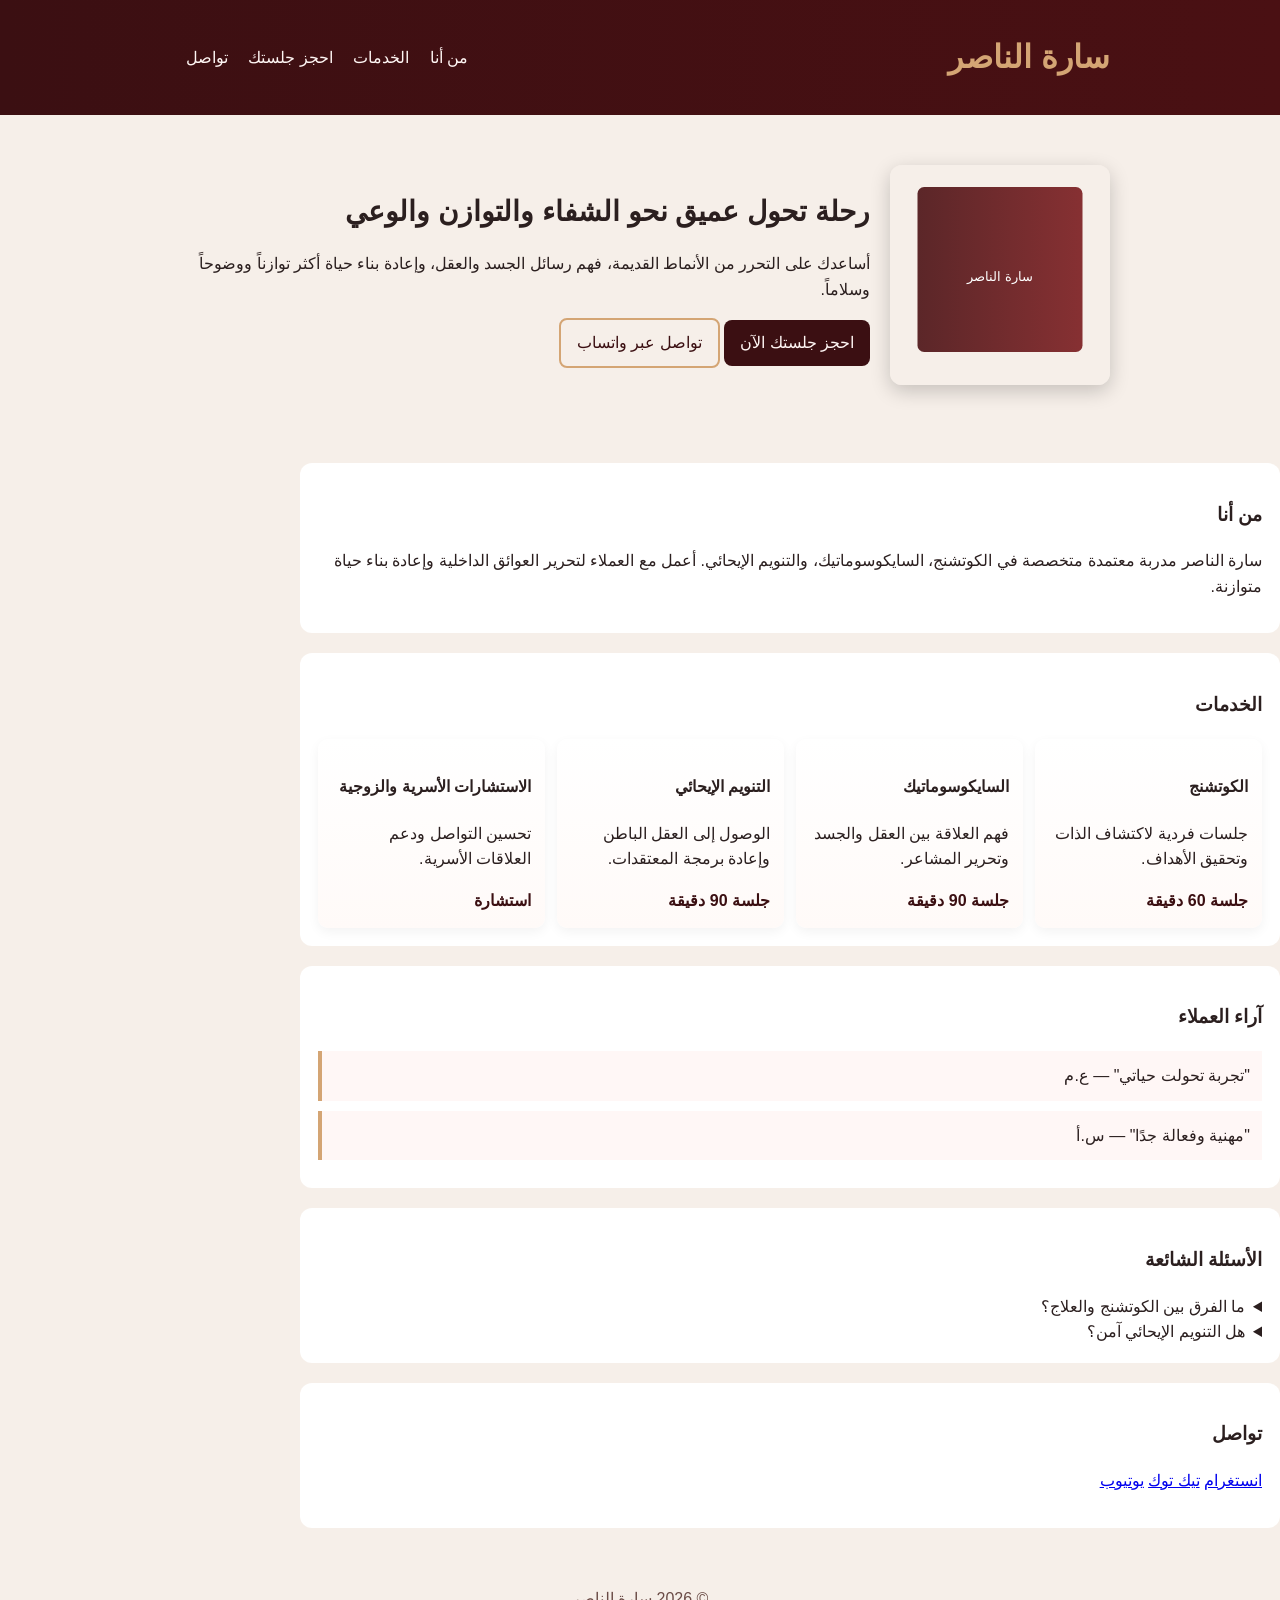
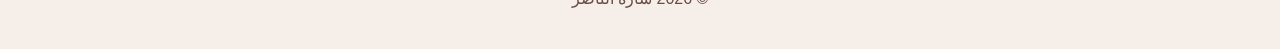
==== index.html @ 10516c55 "Add sara website files" ====
<!doctype html>
<html lang="ar" dir="rtl">
<head>
  <meta charset="utf-8">
  <meta name="viewport" content="width=device-width,initial-scale=1">
  <title>Sara Al-Nassar — كوتشنج • سايكوسوماتيك • تنويم إيحائي</title>
  <link rel="stylesheet" href="styles.css">
</head>
<body>
  <header class="nav">
    <div class="container">
      <h1 class="brand">سارة الناصر</h1>
      <nav>
        <a href="#about">من أنا</a>
        <a href="#services">الخدمات</a>
        <a href="booking.html">احجز جلستك</a>
        <a href="#contact">تواصل</a>
      </nav>
    </div>
  </header>

  <main>
    <section class="hero">
      <div class="hero-inner container">
        <div class="hero-photo">
          <img src="sara-photo.svg" alt="Sara Al-Nassar">
        </div>
        <div class="hero-content">
          <h2>رحلة تحول عميق نحو الشفاء والتوازن والوعي</h2>
          <p>أساعدك على التحرر من الأنماط القديمة، فهم رسائل الجسد والعقل، وإعادة بناء حياة أكثر توازناً ووضوحاً وسلاماً.</p>
          <div class="cta">
            <a class="btn primary" href="booking.html">احجز جلستك الآن</a>
            <a class="btn whatsapp" href="https://wa.me/0000000000" target="_blank">تواصل عبر واتساب</a>
          </div>
        </div>
      </div>
    </section>

    <section id="about" class="container about">
      <h3>من أنا</h3>
      <p>سارة الناصر مدربة معتمدة متخصصة في الكوتشنج، السايكوسوماتيك، والتنويم الإيحائي. أعمل مع العملاء لتحرير العوائق الداخلية وإعادة بناء حياة متوازنة.</p>
    </section>

    <section id="services" class="container services">
      <h3>الخدمات</h3>
      <div class="cards">
        <div class="card">
          <h4>الكوتشنج</h4>
          <p>جلسات فردية لاكتشاف الذات وتحقيق الأهداف.</p>
          <div class="price">جلسة 60 دقيقة</div>
        </div>
        <div class="card">
          <h4>السايكوسوماتيك</h4>
          <p>فهم العلاقة بين العقل والجسد وتحرير المشاعر.</p>
          <div class="price">جلسة 90 دقيقة</div>
        </div>
        <div class="card">
          <h4>التنويم الإيحائي</h4>
          <p>الوصول إلى العقل الباطن وإعادة برمجة المعتقدات.</p>
          <div class="price">جلسة 90 دقيقة</div>
        </div>
        <div class="card">
          <h4>الاستشارات الأسرية والزوجية</h4>
          <p>تحسين التواصل ودعم العلاقات الأسرية.</p>
          <div class="price">استشارة</div>
        </div>
      </div>
    </section>

    <section class="container testimonials">
      <h3>آراء العملاء</h3>
      <div class="test-list">
        <blockquote>"تجربة تحولت حياتي" — ع.م</blockquote>
        <blockquote>"مهنية وفعالة جدًا" — س.أ</blockquote>
      </div>
    </section>

    <section class="container faq">
      <h3>الأسئلة الشائعة</h3>
      <details>
        <summary>ما الفرق بين الكوتشنج والعلاج؟</summary>
        <p>الكوتشنج يركز على الأهداف والحاضر والمستقبل، بينما العلاج يعالج الصدمات والاضطرابات النفسية.</p>
      </details>
      <details>
        <summary>هل التنويم الإيحائي آمن؟</summary>
        <p>نعم عند ممارسته من قبل مختص معتمد، ويستخدم لأهداف علاجية محددة.</p>
      </details>
    </section>

    <section id="contact" class="container contact">
      <h3>تواصل</h3>
      <p>
        <a class="social" href="https://instagram.com/" target="_blank">انستغرام</a>
        <a class="social" href="https://tiktok.com/" target="_blank">تيك توك</a>
        <a class="social" href="https://youtube.com/" target="_blank">يوتيوب</a>
      </p>
    </section>
  </main>

  <footer class="footer">
    <div class="container">© 2026 سارة الناصر</div>
  </footer>

  <script src="script.js"></script>
</body>
</html>
---- styles.css ----
:root{
  --bg:#f6efe9;
  --burgundy:#3b0f12;
  --rose:#d4a574;
  --cream:#fff6f4;
  --text:#2b1f1f;
}
*{box-sizing:border-box}
body{font-family: 'Arial', sans-serif;background:var(--bg);color:var(--text);margin:0;line-height:1.6}
.container{max-width:980px;margin:0 auto;padding:20px}
.nav{background:linear-gradient(90deg,var(--burgundy),#4a1013);color:var(--cream)}
.nav .container{display:flex;align-items:center;justify-content:space-between}
.brand{margin:0;padding:12px 0;color:var(--rose)}
nav a{color:var(--cream);margin-left:16px;text-decoration:none}
.hero{padding:30px 0}
.hero-inner{display:flex;gap:20px;align-items:center}
.hero-photo img{width:220px;height:220px;object-fit:cover;border-radius:12px;box-shadow:0 6px 20px rgba(0,0,0,0.2)}
.hero-content h2{font-size:28px;margin:0 0 12px}
.btn{display:inline-block;padding:10px 16px;border-radius:8px;text-decoration:none}
.primary{background:var(--burgundy);color:var(--cream)}
.whatsapp{background:transparent;border:2px solid var(--rose);color:var(--burgundy)}
.about, .services, .testimonials, .faq, .contact{background:white;margin:20px 0;padding:18px;border-radius:12px}
.cards{display:grid;grid-template-columns:repeat(auto-fit,minmax(200px,1fr));gap:12px}
.card{padding:14px;border-radius:10px;background:linear-gradient(180deg,#fff,#fffaf8);box-shadow:0 4px 12px rgba(0,0,0,0.05)}
.price{margin-top:10px;font-weight:700;color:var(--burgundy)}
.test-list blockquote{margin:10px 0;padding:12px;background:#fff7f6;border-left:4px solid var(--rose)}
.footer{padding:18px;text-align:center;color:#6a4b46}
@media(max-width:700px){
  .hero-inner{flex-direction:column;text-align:center}
  .nav .container{flex-direction:column;gap:10px}
}
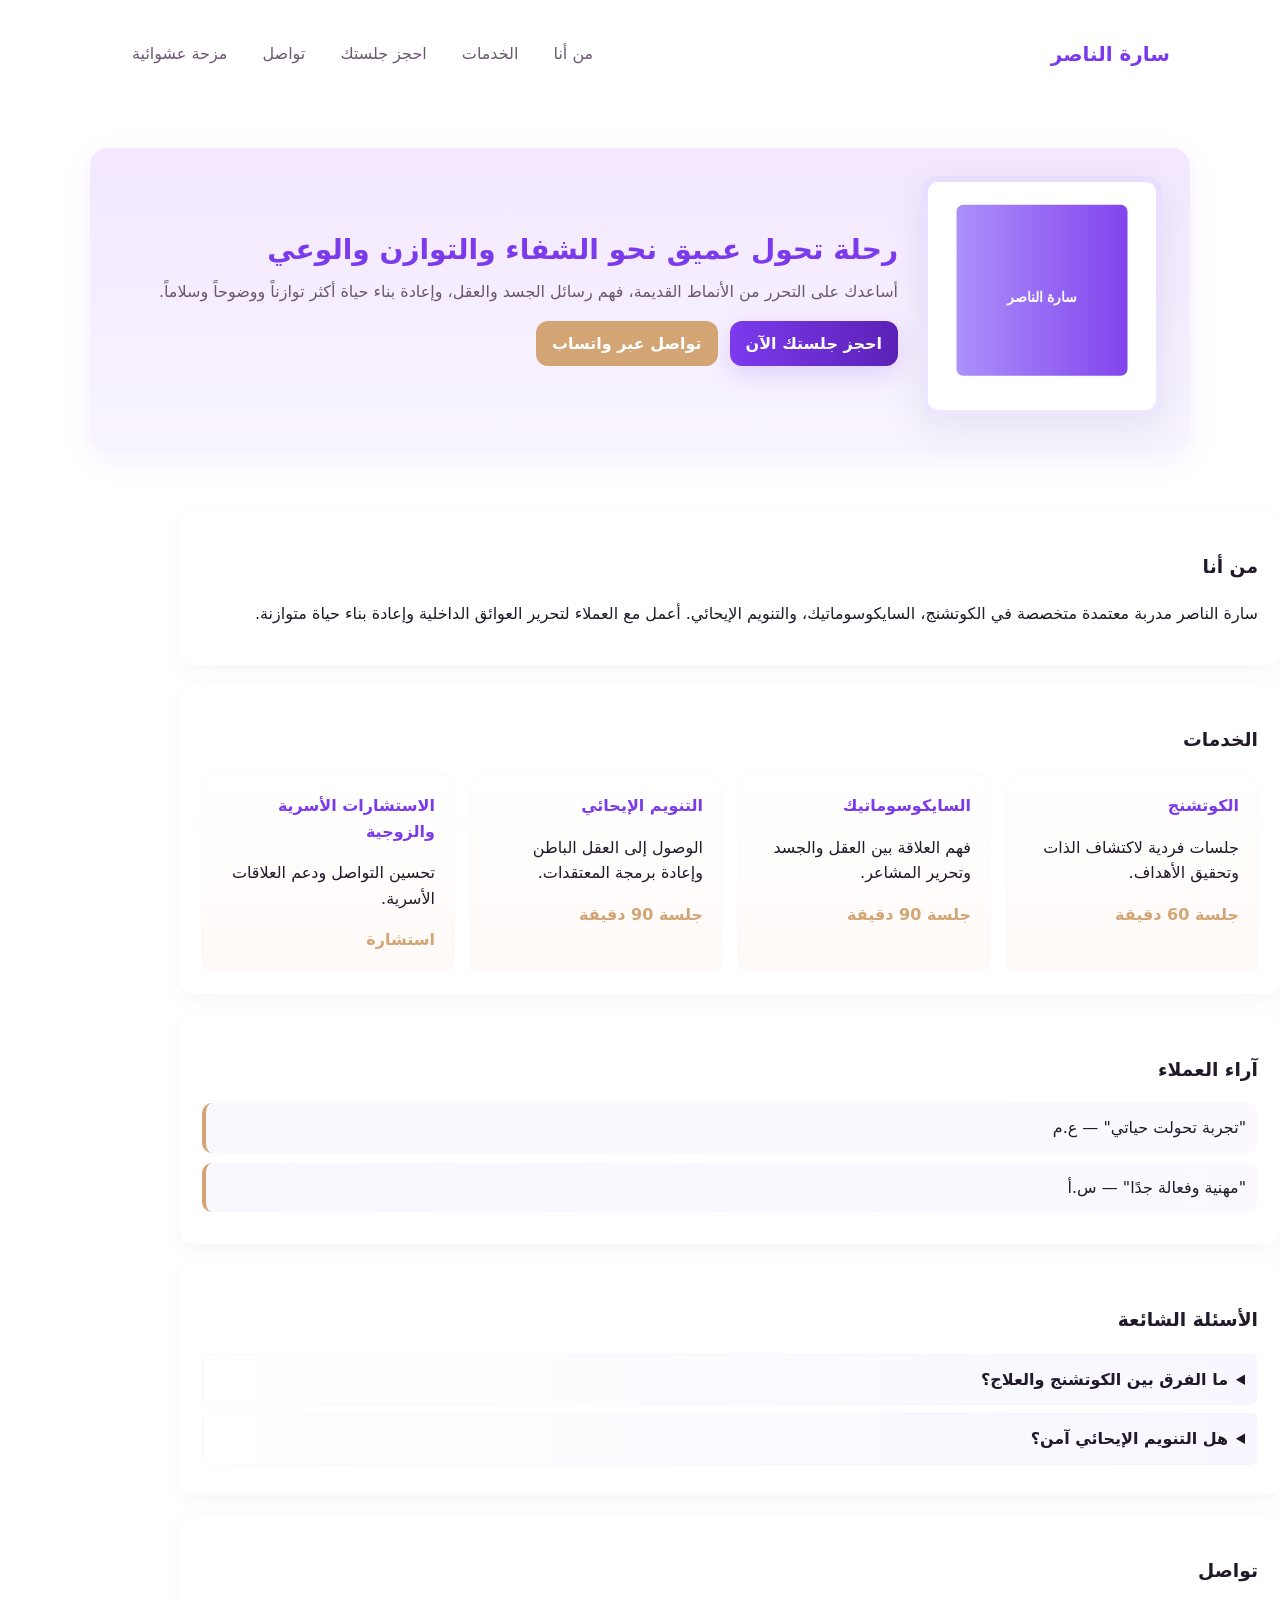
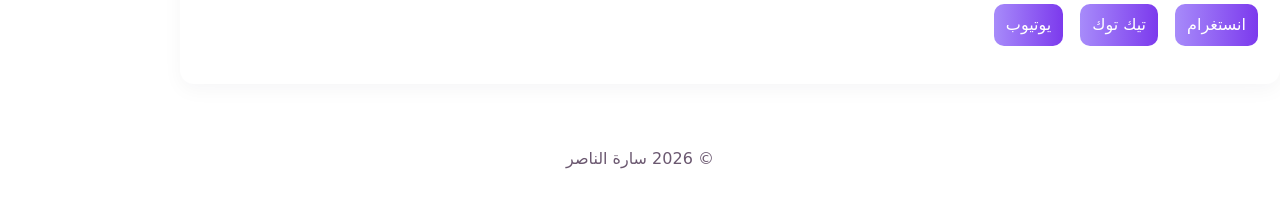
==== commit ee0daf60: "Add random joke generator page (joke.html) and update index nav" ====
--- a/index.html
+++ b/index.html
@@ -15,6 +15,7 @@
         <a href="#services">الخدمات</a>
         <a href="booking.html">احجز جلستك</a>
         <a href="#contact">تواصل</a>
+        <a href="joke.html">مزحة عشوائية</a>
       </nav>
     </div>
   </header>
@@ -36,12 +37,12 @@
       </div>
     </section>
 
-    <section id="about" class="container about">
+    <section id="about" class="container about section-box">
       <h3>من أنا</h3>
       <p>سارة الناصر مدربة معتمدة متخصصة في الكوتشنج، السايكوسوماتيك، والتنويم الإيحائي. أعمل مع العملاء لتحرير العوائق الداخلية وإعادة بناء حياة متوازنة.</p>
     </section>
 
-    <section id="services" class="container services">
+    <section id="services" class="container services section-box">
       <h3>الخدمات</h3>
       <div class="cards">
         <div class="card">
@@ -67,7 +68,7 @@
       </div>
     </section>
 
-    <section class="container testimonials">
+    <section class="container testimonials section-box">
       <h3>آراء العملاء</h3>
       <div class="test-list">
         <blockquote>"تجربة تحولت حياتي" — ع.م</blockquote>
@@ -75,7 +76,7 @@
       </div>
     </section>
 
-    <section class="container faq">
+    <section class="container faq section-box">
       <h3>الأسئلة الشائعة</h3>
       <details>
         <summary>ما الفرق بين الكوتشنج والعلاج؟</summary>
@@ -87,7 +88,7 @@
       </details>
     </section>
 
-    <section id="contact" class="container contact">
+    <section id="contact" class="container contact section-box">
       <h3>تواصل</h3>
       <p>
         <a class="social" href="https://instagram.com/" target="_blank">انستغرام</a>
--- a/styles.css
+++ b/styles.css
@@ -1,31 +1,59 @@
 :root{
-  --bg:#f6efe9;
-  --burgundy:#3b0f12;
-  --rose:#d4a574;
-  --cream:#fff6f4;
-  --text:#2b1f1f;
+  --bg:#ffffff;
+  --purple:#7C3AED; /* Soft Purple */
+  --lavender:#A78BFA; /* Lavender */
+  --violet-1: linear-gradient(135deg,#A78BFA66,#7C3AED66);
+  --violet-2: linear-gradient(180deg,#F3E8FF,#F8F4FF);
+  --gold:#D4A574;
+  --text:#211829;
+  --muted:#6b5870;
 }
 *{box-sizing:border-box}
-body{font-family: 'Arial', sans-serif;background:var(--bg);color:var(--text);margin:0;line-height:1.6}
-.container{max-width:980px;margin:0 auto;padding:20px}
-.nav{background:linear-gradient(90deg,var(--burgundy),#4a1013);color:var(--cream)}
+html,body{height:100%}
+body{font-family: 'Segoe UI', Tahoma, system-ui, -apple-system, 'Helvetica Neue', Arial; background:var(--bg);color:var(--text);margin:0;line-height:1.6;direction:rtl}
+.container{max-width:1100px;margin:0 auto;padding:20px}
+/* Header / Nav */
+.nav{background:transparent;color:var(--text);position:sticky;top:0;z-index:40;padding:10px 0}
 .nav .container{display:flex;align-items:center;justify-content:space-between}
-.brand{margin:0;padding:12px 0;color:var(--rose)}
-nav a{color:var(--cream);margin-left:16px;text-decoration:none}
-.hero{padding:30px 0}
-.hero-inner{display:flex;gap:20px;align-items:center}
-.hero-photo img{width:220px;height:220px;object-fit:cover;border-radius:12px;box-shadow:0 6px 20px rgba(0,0,0,0.2)}
-.hero-content h2{font-size:28px;margin:0 0 12px}
-.btn{display:inline-block;padding:10px 16px;border-radius:8px;text-decoration:none}
-.primary{background:var(--burgundy);color:var(--cream)}
-.whatsapp{background:transparent;border:2px solid var(--rose);color:var(--burgundy)}
-.about, .services, .testimonials, .faq, .contact{background:white;margin:20px 0;padding:18px;border-radius:12px}
-.cards{display:grid;grid-template-columns:repeat(auto-fit,minmax(200px,1fr));gap:12px}
-.card{padding:14px;border-radius:10px;background:linear-gradient(180deg,#fff,#fffaf8);box-shadow:0 4px 12px rgba(0,0,0,0.05)}
-.price{margin-top:10px;font-weight:700;color:var(--burgundy)}
-.test-list blockquote{margin:10px 0;padding:12px;background:#fff7f6;border-left:4px solid var(--rose)}
-.footer{padding:18px;text-align:center;color:#6a4b46}
-@media(max-width:700px){
+.brand{margin:0;padding:8px 0;color:var(--purple);font-weight:700;font-size:20px}
+nav a{color:var(--muted);margin-left:14px;text-decoration:none;padding:8px;border-radius:8px}
+nav a:hover{color:var(--purple);background:rgba(124,58,237,0.06)}
+/* Hero */
+.hero{padding:40px 0}
+.hero-inner{display:flex;gap:24px;align-items:center;background:var(--violet-2);padding:28px;border-radius:18px;box-shadow:0 8px 30px rgba(124,58,237,0.08)}
+.hero-photo img{width:240px;height:240px;object-fit:cover;border-radius:16px;box-shadow:0 12px 40px rgba(16,24,40,0.08);border:6px solid rgba(167,139,250,0.12)}
+.hero-content h2{font-size:28px;margin:0 0 12px;color:var(--purple);line-height:1.2}
+.hero-content p{margin:0 0 16px;color:var(--muted)}
+.cta{display:flex;gap:12px;flex-wrap:wrap}
+.btn{display:inline-flex;align-items:center;justify-content:center;padding:10px 16px;border-radius:12px;text-decoration:none;border:0;font-weight:600}
+.primary{background:linear-gradient(90deg,var(--purple),#5B21B6);color:#fff;box-shadow:0 8px 24px rgba(124,58,237,0.18)}
+.secondary{background:transparent;border:2px solid rgba(167,139,250,0.18);color:var(--purple)}
+.whatsapp{background:var(--gold);color:#fff}
+/* Section cards */
+.section-box{background:#fff;margin:20px 0;padding:22px;border-radius:14px;box-shadow:0 6px 20px rgba(16,24,40,0.04)}
+.cards{display:grid;grid-template-columns:repeat(auto-fit,minmax(220px,1fr));gap:16px}
+.card{padding:18px;border-radius:12px;background:linear-gradient(180deg,#fff,#fffaf8);border:1px solid rgba(167,139,250,0.04)}
+.card h4{color:var(--purple);margin:0 0 8px}
+.price{margin-top:10px;font-weight:700;color:var(--gold)}
+/* Testimonials */
+.test-list blockquote{margin:10px 0;padding:12px;background:linear-gradient(90deg,rgba(167,139,250,0.06),rgba(124,58,237,0.03));border-radius:10px;border-left:4px solid var(--gold)}
+/* FAQ */
+details summary{cursor:pointer;padding:12px;border-radius:8px;background:linear-gradient(90deg,#fff,#f8f6ff);border:1px solid rgba(167,139,250,0.04);margin-bottom:8px;font-weight:600}
+/* Contact */
+.social{display:inline-block;margin-left:12px;padding:8px 12px;border-radius:10px;background:linear-gradient(90deg,var(--lavender),var(--purple));color:#fff;text-decoration:none}
+/* Footer */
+.footer{padding:22px;text-align:center;color:var(--muted)}
+/* Admin / Booking tweaks */
+.booking-form label{display:block;margin-bottom:10px}
+.booking-form input, .booking-form textarea, .booking-form select{width:100%;padding:10px;border-radius:8px;border:1px solid #efeaf6;background:#fff}
+/* Responsiveness */
+@media(max-width:900px){
   .hero-inner{flex-direction:column;text-align:center}
+  .hero-photo img{width:200px;height:200px}
   .nav .container{flex-direction:column;gap:10px}
 }
+@media(max-width:480px){
+  .container{padding:14px}
+  .hero-content h2{font-size:20px}
+  .brand{font-size:18px}
+}
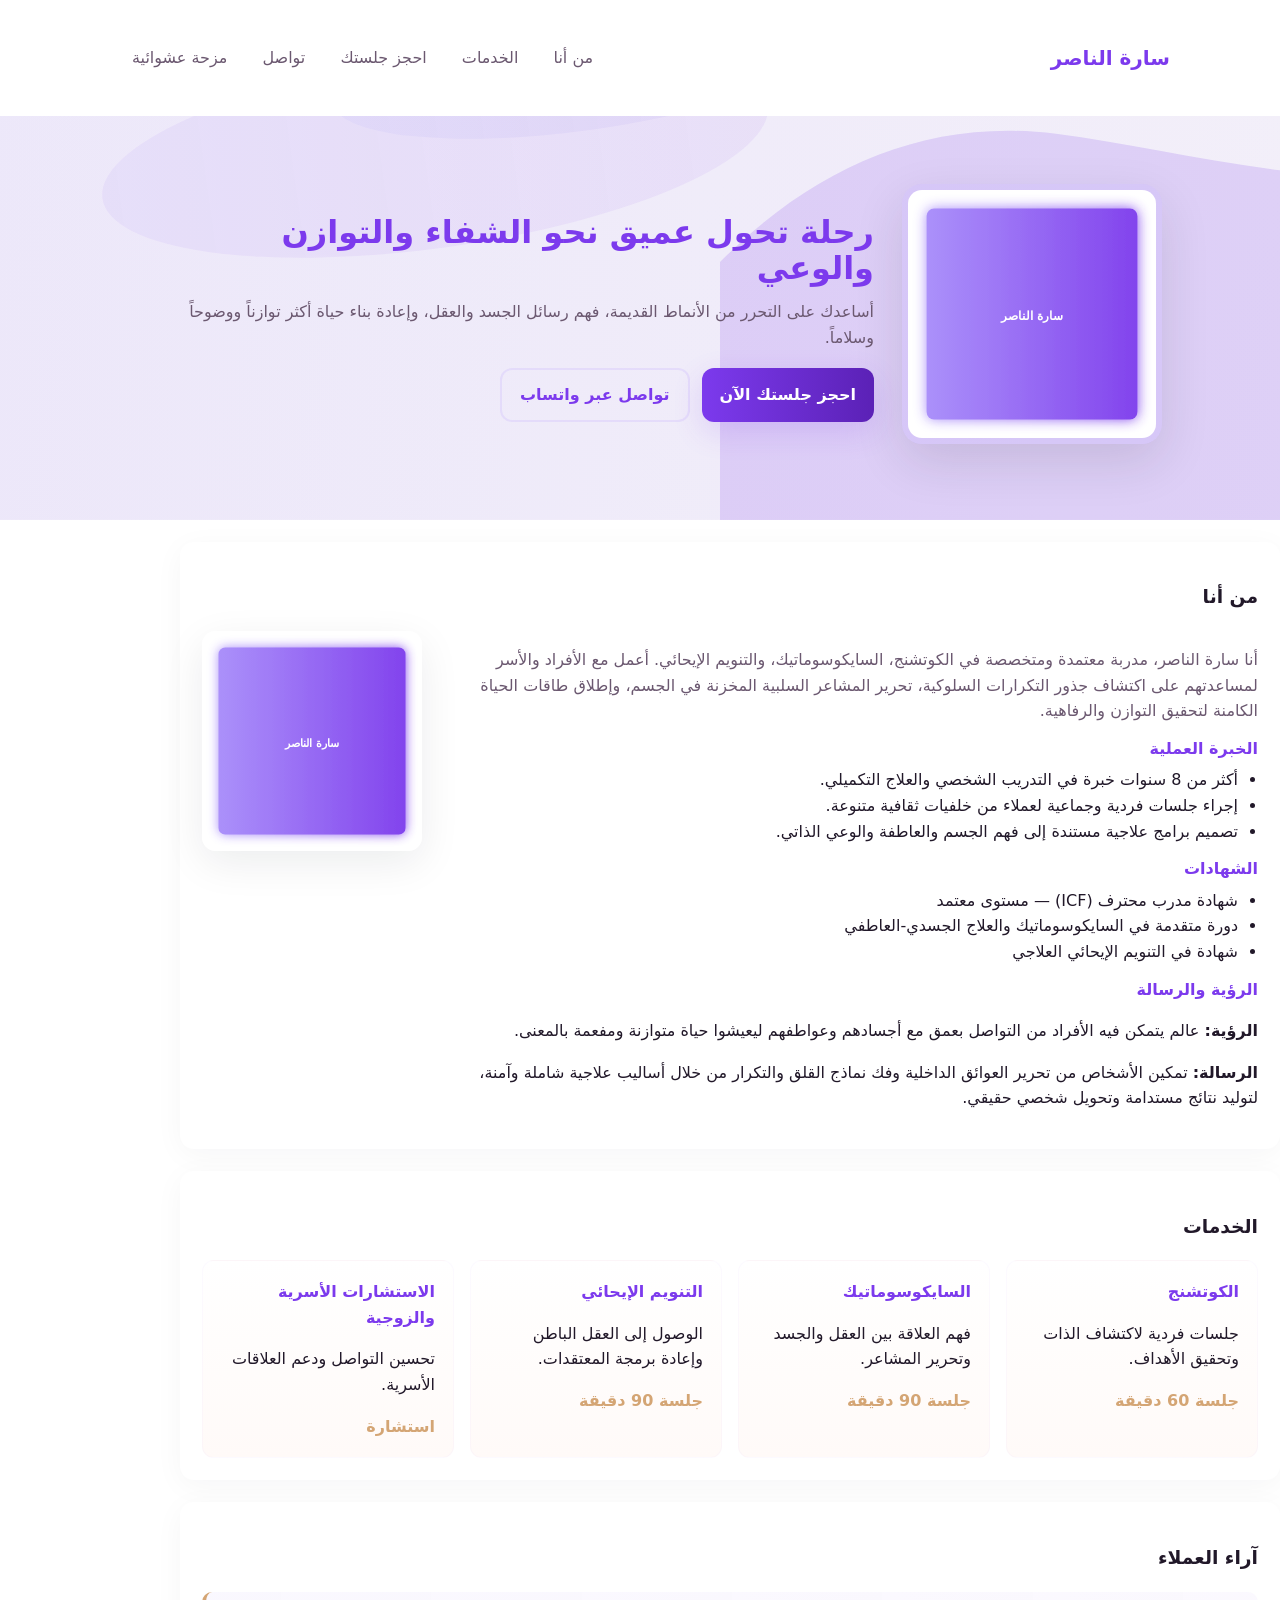
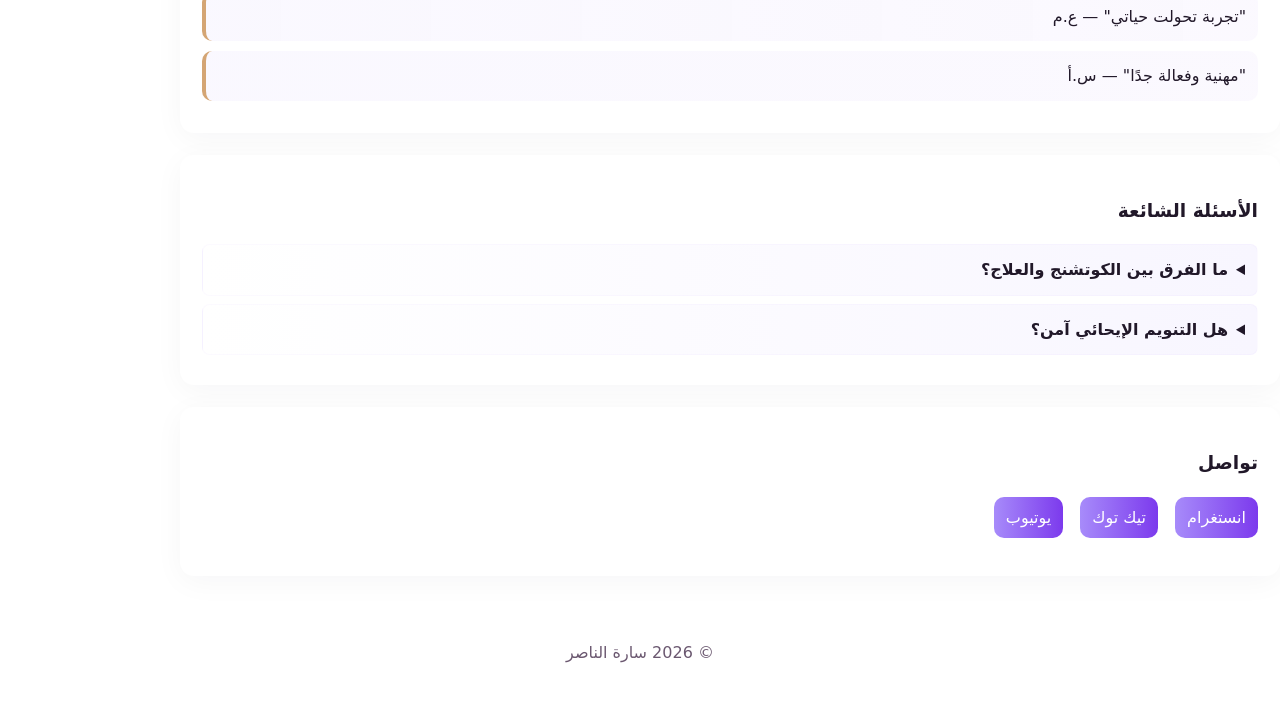
==== commit d3b6c7d6: "Homepage & About redesign: large hero with background, professional photo, CTAs, animations; expande" ====
--- a/index.html
+++ b/index.html
@@ -3,7 +3,7 @@
 <head>
   <meta charset="utf-8">
   <meta name="viewport" content="width=device-width,initial-scale=1">
-  <title>Sara Al-Nassar — كوتشنج • سايكوسوماتيك • تنويم إيحائي</title>
+  <title>سارة الناصر — كوتشنج • سايكوسوماتيك • تنويم إيحائي</title>
   <link rel="stylesheet" href="styles.css">
 </head>
 <body>
@@ -21,27 +21,57 @@
   </header>
 
   <main>
-    <section class="hero">
+    <!-- Hero with inspirational background -->
+    <section class="hero" aria-label="الصفحة الرئيسية">
+      <div class="hero-bg" aria-hidden="true"></div>
       <div class="hero-inner container">
-        <div class="hero-photo">
-          <img src="sara-photo.svg" alt="Sara Al-Nassar">
+        <div class="hero-photo" role="img" aria-label="صورة سارة">
+          <img src="sara-photo.svg" alt="سارة الناصر" loading="lazy">
         </div>
         <div class="hero-content">
-          <h2>رحلة تحول عميق نحو الشفاء والتوازن والوعي</h2>
-          <p>أساعدك على التحرر من الأنماط القديمة، فهم رسائل الجسد والعقل، وإعادة بناء حياة أكثر توازناً ووضوحاً وسلاماً.</p>
+          <h2 class="hero-title">رحلة تحول عميق نحو الشفاء والتوازن والوعي</h2>
+          <p class="hero-lead">أساعدك على التحرر من الأنماط القديمة، فهم رسائل الجسد والعقل، وإعادة بناء حياة أكثر توازناً ووضوحاً وسلاماً.</p>
           <div class="cta">
             <a class="btn primary" href="booking.html">احجز جلستك الآن</a>
-            <a class="btn whatsapp" href="https://wa.me/0000000000" target="_blank">تواصل عبر واتساب</a>
+            <a class="btn secondary" href="https://wa.me/0000000000" target="_blank">تواصل عبر واتساب</a>
           </div>
         </div>
       </div>
     </section>
 
+    <!-- About section: biography, experience, certifications, mission -->
     <section id="about" class="container about section-box">
       <h3>من أنا</h3>
-      <p>سارة الناصر مدربة معتمدة متخصصة في الكوتشنج، السايكوسوماتيك، والتنويم الإيحائي. أعمل مع العملاء لتحرير العوائق الداخلية وإعادة بناء حياة متوازنة.</p>
+      <div class="about-inner">
+        <div class="about-text">
+          <p class="lead">أنا سارة الناصر، مدربة معتمدة ومتخصصة في الكوتشنج، السايكوسوماتيك، والتنويم الإيحائي. أعمل مع الأفراد والأسر لمساعدتهم على اكتشاف جذور التكرارات السلوكية، تحرير المشاعر السلبية المخزنة في الجسم، وإطلاق طاقات الحياة الكامنة لتحقيق التوازن والرفاهية.</p>
+
+          <h4>الخبرة العملية</h4>
+          <ul>
+            <li>أكثر من 8 سنوات خبرة في التدريب الشخصي والعلاج التكميلي.</li>
+            <li>إجراء جلسات فردية وجماعية لعملاء من خلفيات ثقافية متنوعة.</li>
+            <li>تصميم برامج علاجية مستندة إلى فهم الجسم والعاطفة والوعي الذاتي.</li>
+          </ul>
+
+          <h4>الشهادات</h4>
+          <ul>
+            <li>شهادة مدرب محترف (ICF) — مستوى معتمد</li>
+            <li>دورة متقدمة في السايكوسوماتيك والعلاج الجسدي-العاطفي</li>
+            <li>شهادة في التنويم الإيحائي العلاجي</li>
+          </ul>
+
+          <h4>الرؤية والرسالة</h4>
+          <p><strong>الرؤية:</strong> عالم يتمكن فيه الأفراد من التواصل بعمق مع أجسادهم وعواطفهم ليعيشوا حياة متوازنة ومفعمة بالمعنى.</p>
+          <p><strong>الرسالة:</strong> تمكين الأشخاص من تحرير العوائق الداخلية وفك نماذج القلق والتكرار من خلال أساليب علاجية شاملة وآمنة، لتوليد نتائج مستدامة وتحويل شخصي حقيقي.</p>
+        </div>
+
+        <div class="about-photo">
+          <img src="sara-photo.svg" alt="سارة الناصر" loading="lazy">
+        </div>
+      </div>
     </section>
 
+    <!-- rest of the site sections (services, testimonials, faq, contact) remain -->
     <section id="services" class="container services section-box">
       <h3>الخدمات</h3>
       <div class="cards">
--- a/styles.css
+++ b/styles.css
@@ -1,40 +1,50 @@
+/* New theme + hero animations + about layout */
 :root{
   --bg:#ffffff;
   --purple:#7C3AED; /* Soft Purple */
   --lavender:#A78BFA; /* Lavender */
-  --violet-1: linear-gradient(135deg,#A78BFA66,#7C3AED66);
-  --violet-2: linear-gradient(180deg,#F3E8FF,#F8F4FF);
   --gold:#D4A574;
   --text:#211829;
   --muted:#6b5870;
+  --card:#ffffff;
 }
 *{box-sizing:border-box}
 html,body{height:100%}
 body{font-family: 'Segoe UI', Tahoma, system-ui, -apple-system, 'Helvetica Neue', Arial; background:var(--bg);color:var(--text);margin:0;line-height:1.6;direction:rtl}
 .container{max-width:1100px;margin:0 auto;padding:20px}
 /* Header / Nav */
-.nav{background:transparent;color:var(--text);position:sticky;top:0;z-index:40;padding:10px 0}
+.nav{background:transparent;color:var(--text);position:sticky;top:0;z-index:40;padding:14px 0}
 .nav .container{display:flex;align-items:center;justify-content:space-between}
 .brand{margin:0;padding:8px 0;color:var(--purple);font-weight:700;font-size:20px}
 nav a{color:var(--muted);margin-left:14px;text-decoration:none;padding:8px;border-radius:8px}
 nav a:hover{color:var(--purple);background:rgba(124,58,237,0.06)}
 /* Hero */
-.hero{padding:40px 0}
-.hero-inner{display:flex;gap:24px;align-items:center;background:var(--violet-2);padding:28px;border-radius:18px;box-shadow:0 8px 30px rgba(124,58,237,0.08)}
-.hero-photo img{width:240px;height:240px;object-fit:cover;border-radius:16px;box-shadow:0 12px 40px rgba(16,24,40,0.08);border:6px solid rgba(167,139,250,0.12)}
-.hero-content h2{font-size:28px;margin:0 0 12px;color:var(--purple);line-height:1.2}
-.hero-content p{margin:0 0 16px;color:var(--muted)}
+.hero{position:relative;padding:40px 0;overflow:hidden}
+.hero-bg{position:absolute;inset:0;background-image:linear-gradient(120deg,rgba(167,139,250,0.08),rgba(124,58,237,0.06)),url('hero-bg.svg');background-size:cover;background-position:center;filter:brightness(0.98);opacity:0.95}
+.hero-inner{position:relative;display:flex;gap:28px;align-items:center;padding:28px;border-radius:18px}
+.hero-photo img{width:260px;height:260px;object-fit:cover;border-radius:20px;box-shadow:0 18px 50px rgba(33,24,41,0.12);border:6px solid rgba(167,139,250,0.12);transform:translateY(0);animation:float 6s ease-in-out infinite}
+@keyframes float{0%{transform:translateY(0)}50%{transform:translateY(-8px)}100%{transform:translateY(0)}}
+.hero-content{max-width:720px}
+.hero-title{font-size:32px;margin:0 0 12px;color:var(--purple);line-height:1.15;animation:fadeInUp .9s ease both}
+.hero-lead{margin:0 0 18px;color:var(--muted);animation:fadeInUp 1.1s ease both}
 .cta{display:flex;gap:12px;flex-wrap:wrap}
-.btn{display:inline-flex;align-items:center;justify-content:center;padding:10px 16px;border-radius:12px;text-decoration:none;border:0;font-weight:600}
-.primary{background:linear-gradient(90deg,var(--purple),#5B21B6);color:#fff;box-shadow:0 8px 24px rgba(124,58,237,0.18)}
-.secondary{background:transparent;border:2px solid rgba(167,139,250,0.18);color:var(--purple)}
-.whatsapp{background:var(--gold);color:#fff}
+.btn{display:inline-flex;align-items:center;justify-content:center;padding:12px 18px;border-radius:12px;text-decoration:none;border:0;font-weight:700;cursor:pointer}
+.primary{background:linear-gradient(90deg,var(--purple),#5B21B6);color:#fff;box-shadow:0 10px 30px rgba(124,58,237,0.16);transform:translateY(0);transition:transform .18s ease,box-shadow .18s ease}
+.primary:hover{transform:translateY(-4px);box-shadow:0 20px 40px rgba(124,58,237,0.22)}
+.secondary{background:transparent;border:2px solid rgba(167,139,250,0.16);color:var(--purple)}
 /* Section cards */
-.section-box{background:#fff;margin:20px 0;padding:22px;border-radius:14px;box-shadow:0 6px 20px rgba(16,24,40,0.04)}
+.section-box{background:var(--card);margin:22px 0;padding:22px;border-radius:14px;box-shadow:0 6px 30px rgba(16,24,40,0.04)}
 .cards{display:grid;grid-template-columns:repeat(auto-fit,minmax(220px,1fr));gap:16px}
 .card{padding:18px;border-radius:12px;background:linear-gradient(180deg,#fff,#fffaf8);border:1px solid rgba(167,139,250,0.04)}
 .card h4{color:var(--purple);margin:0 0 8px}
 .price{margin-top:10px;font-weight:700;color:var(--gold)}
+/* About layout */
+.about-inner{display:flex;gap:20px;align-items:flex-start}
+.about-text{flex:1}
+.about-photo img{width:220px;height:220px;border-radius:14px;object-fit:cover;box-shadow:0 12px 40px rgba(16,24,40,0.08)}
+.lead{font-size:16px;color:var(--muted);margin-bottom:12px}
+.about-text h4{margin:12px 0 6px;color:var(--purple)}
+.about-text ul{padding-inline-start:20px;margin:0 0 12px}
 /* Testimonials */
 .test-list blockquote{margin:10px 0;padding:12px;background:linear-gradient(90deg,rgba(167,139,250,0.06),rgba(124,58,237,0.03));border-radius:10px;border-left:4px solid var(--gold)}
 /* FAQ */
@@ -46,14 +56,17 @@
 /* Admin / Booking tweaks */
 .booking-form label{display:block;margin-bottom:10px}
 .booking-form input, .booking-form textarea, .booking-form select{width:100%;padding:10px;border-radius:8px;border:1px solid #efeaf6;background:#fff}
+/* Animations */
+@keyframes fadeInUp{from{opacity:0;transform:translateY(8px)}to{opacity:1;transform:none}}
 /* Responsiveness */
 @media(max-width:900px){
-  .hero-inner{flex-direction:column;text-align:center}
+  .hero-inner{flex-direction:column;text-align:center;padding:18px}
+  .about-inner{flex-direction:column-reverse;align-items:center}
   .hero-photo img{width:200px;height:200px}
   .nav .container{flex-direction:column;gap:10px}
 }
 @media(max-width:480px){
   .container{padding:14px}
-  .hero-content h2{font-size:20px}
+  .hero-title{font-size:22px}
   .brand{font-size:18px}
 }
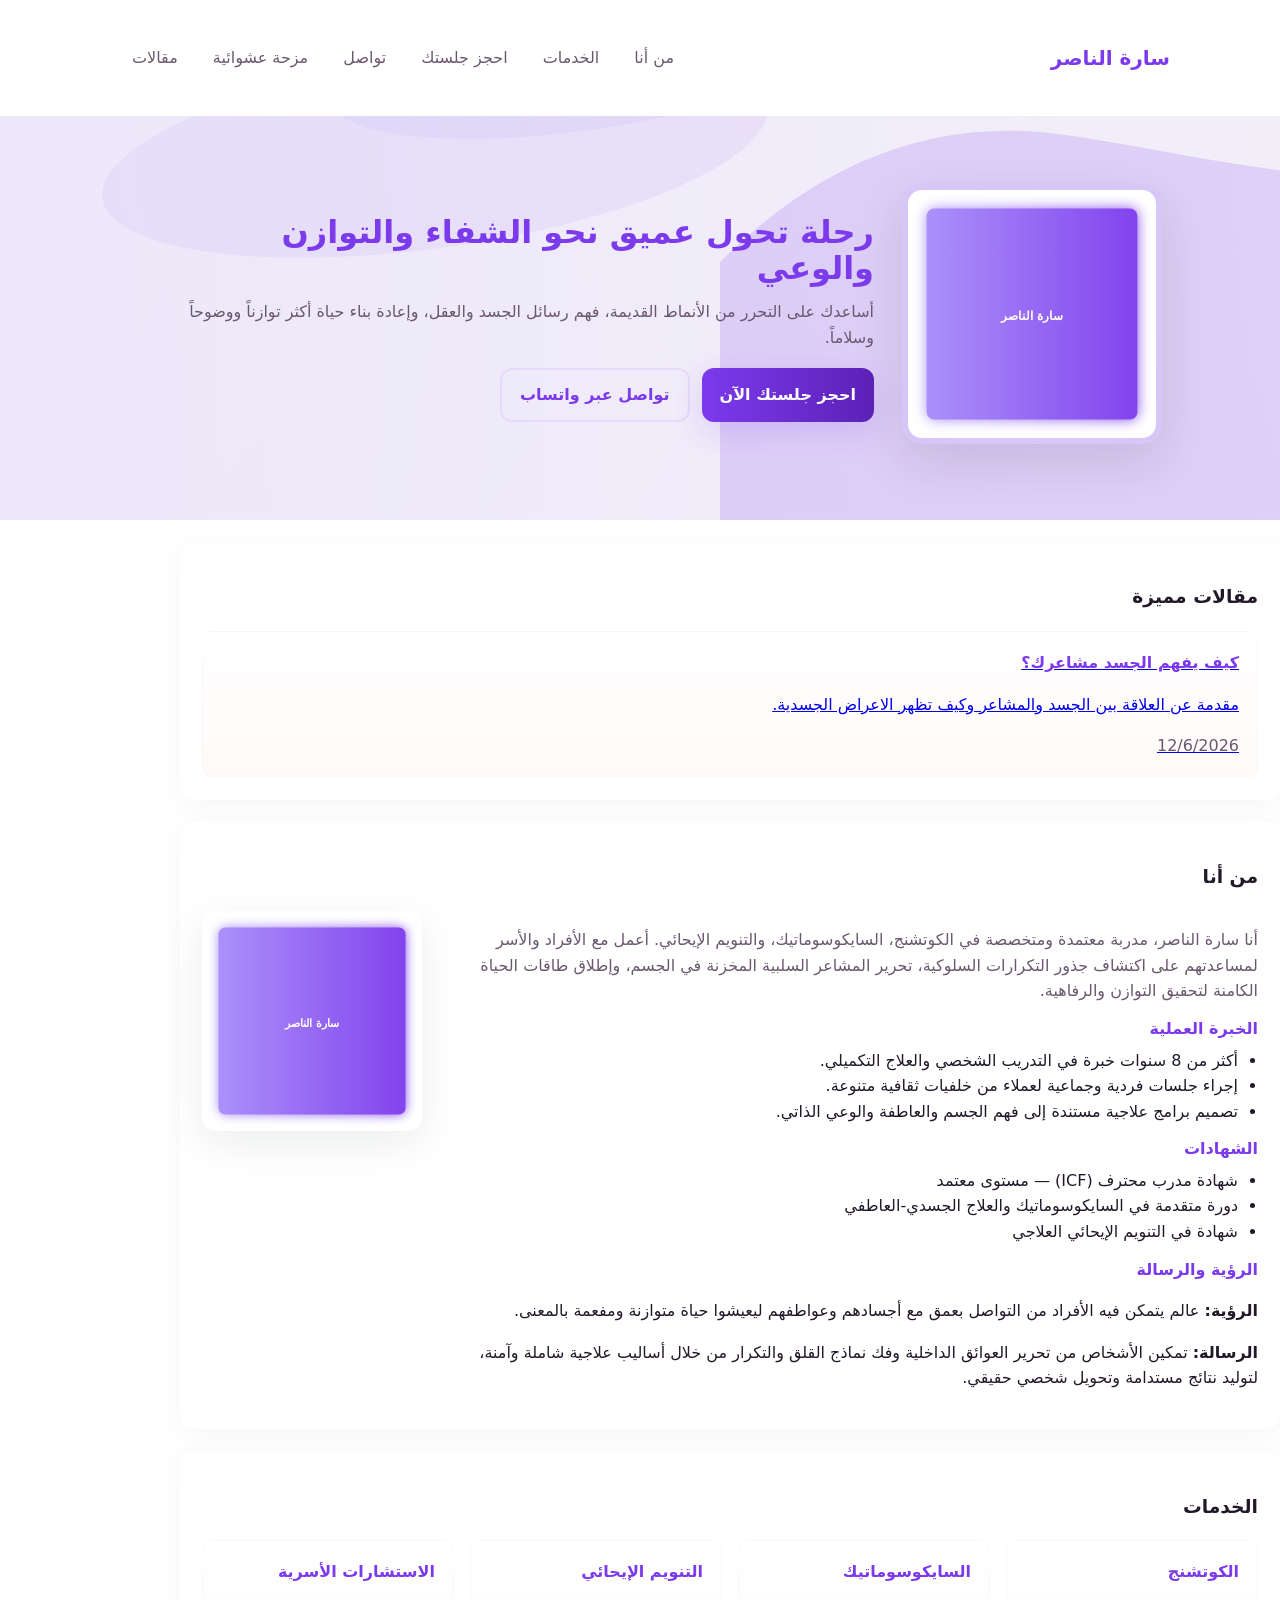
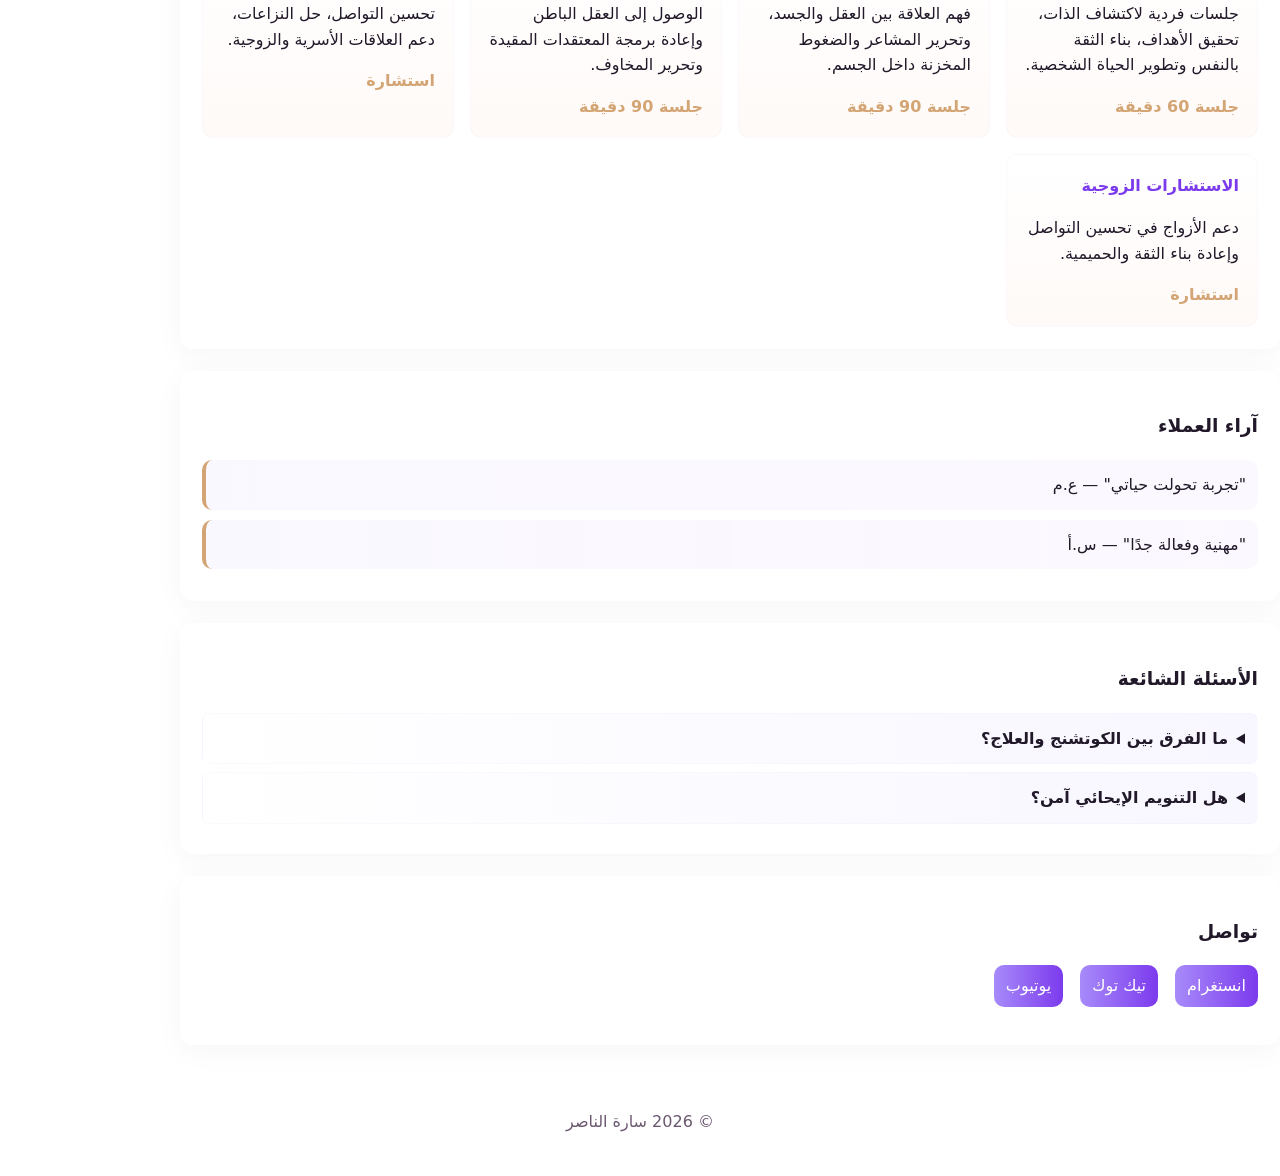
==== commit b3b19e72: "Add blog system: featured on homepage, blog list and article pages, admin CRUD for articles, service" ====
--- a/index.html
+++ b/index.html
@@ -16,6 +16,7 @@
         <a href="booking.html">احجز جلستك</a>
         <a href="#contact">تواصل</a>
         <a href="joke.html">مزحة عشوائية</a>
+        <a href="blog.html">مقالات</a>
       </nav>
     </div>
   </header>
@@ -36,6 +37,14 @@
             <a class="btn secondary" href="https://wa.me/0000000000" target="_blank">تواصل عبر واتساب</a>
           </div>
         </div>
+      </div>
+    </section>
+
+    <!-- Featured articles section -->
+    <section id="featured" class="container section-box">
+      <h3>مقالات مميزة</h3>
+      <div id="featuredList" class="cards">
+        <!-- Filled dynamically by blog-script.js -->
       </div>
     </section>
 
@@ -71,28 +80,33 @@
       </div>
     </section>
 
-    <!-- rest of the site sections (services, testimonials, faq, contact) remain -->
+    <!-- Services section expanded -->
     <section id="services" class="container services section-box">
       <h3>الخدمات</h3>
       <div class="cards">
         <div class="card">
           <h4>الكوتشنج</h4>
-          <p>جلسات فردية لاكتشاف الذات وتحقيق الأهداف.</p>
+          <p>جلسات فردية لاكتشاف الذات، تحقيق الأهداف، بناء الثقة بالنفس وتطوير الحياة الشخصية.</p>
           <div class="price">جلسة 60 دقيقة</div>
         </div>
         <div class="card">
           <h4>السايكوسوماتيك</h4>
-          <p>فهم العلاقة بين العقل والجسد وتحرير المشاعر.</p>
+          <p>فهم العلاقة بين العقل والجسد، وتحرير المشاعر والضغوط المخزنة داخل الجسم.</p>
           <div class="price">جلسة 90 دقيقة</div>
         </div>
         <div class="card">
           <h4>التنويم الإيحائي</h4>
-          <p>الوصول إلى العقل الباطن وإعادة برمجة المعتقدات.</p>
+          <p>الوصول إلى العقل الباطن وإعادة برمجة المعتقدات المقيدة وتحرير المخاوف.</p>
           <div class="price">جلسة 90 دقيقة</div>
         </div>
         <div class="card">
-          <h4>الاستشارات الأسرية والزوجية</h4>
-          <p>تحسين التواصل ودعم العلاقات الأسرية.</p>
+          <h4>الاستشارات الأسرية</h4>
+          <p>تحسين التواصل، حل النزاعات، دعم العلاقات الأسرية والزوجية.</p>
+          <div class="price">استشارة</div>
+        </div>
+        <div class="card">
+          <h4>الاستشارات الزوجية</h4>
+          <p>دعم الأزواج في تحسين التواصل وإعادة بناء الثقة والحميمية.</p>
           <div class="price">استشارة</div>
         </div>
       </div>
@@ -133,5 +147,6 @@
   </footer>
 
   <script src="script.js"></script>
+  <script src="blog-script.js"></script>
 </body>
 </html>
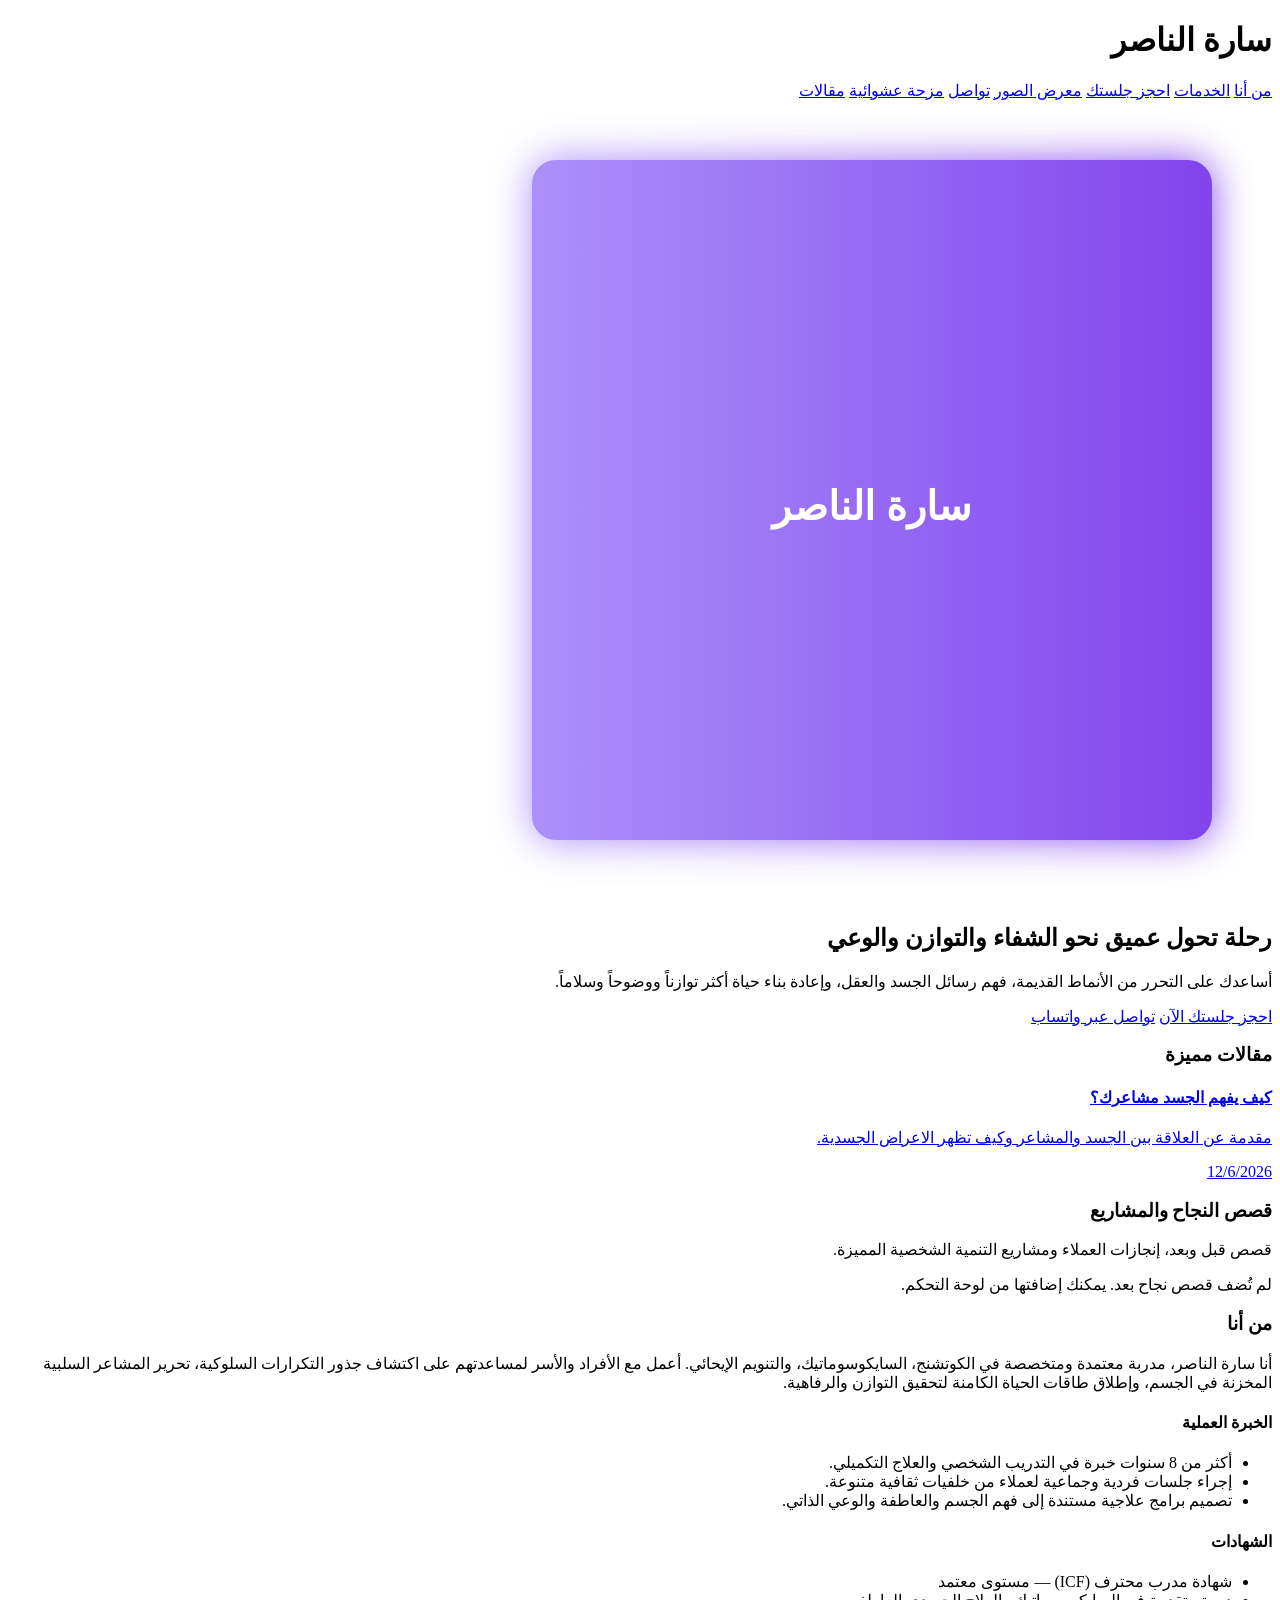
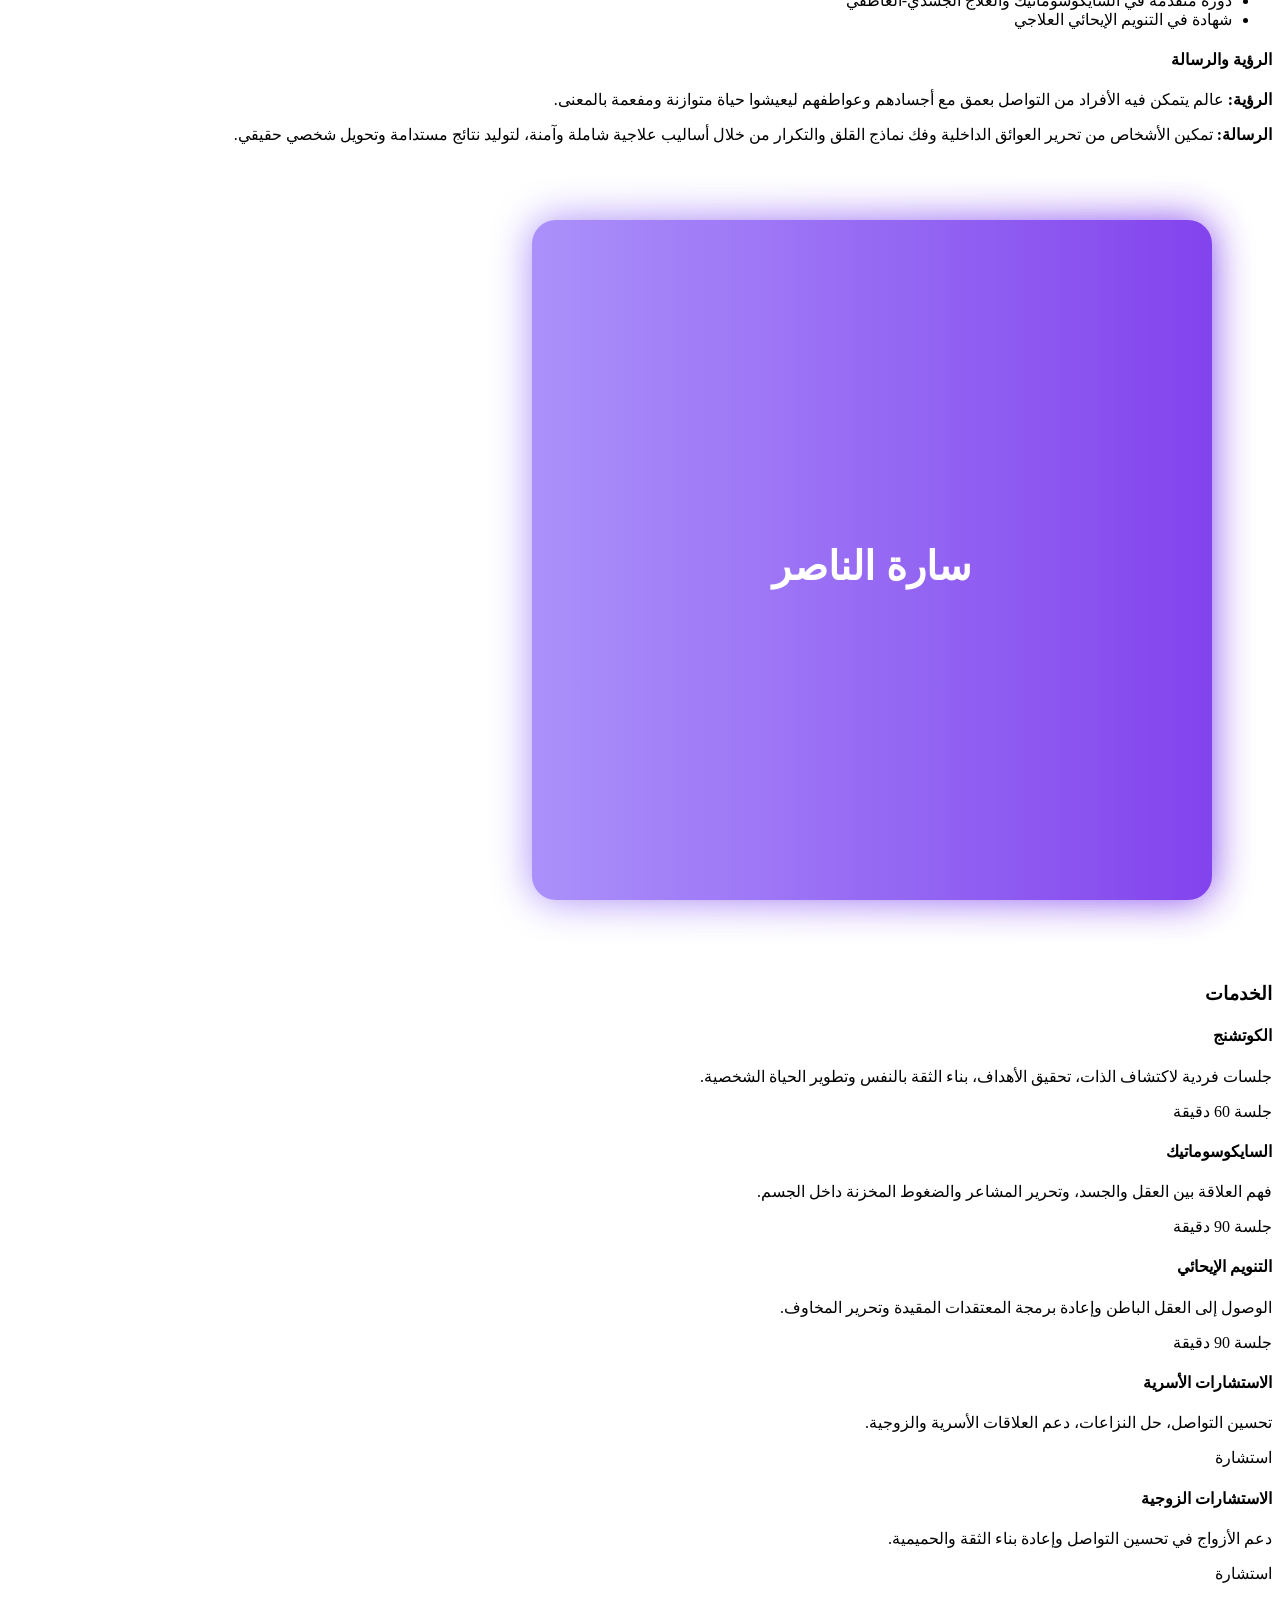
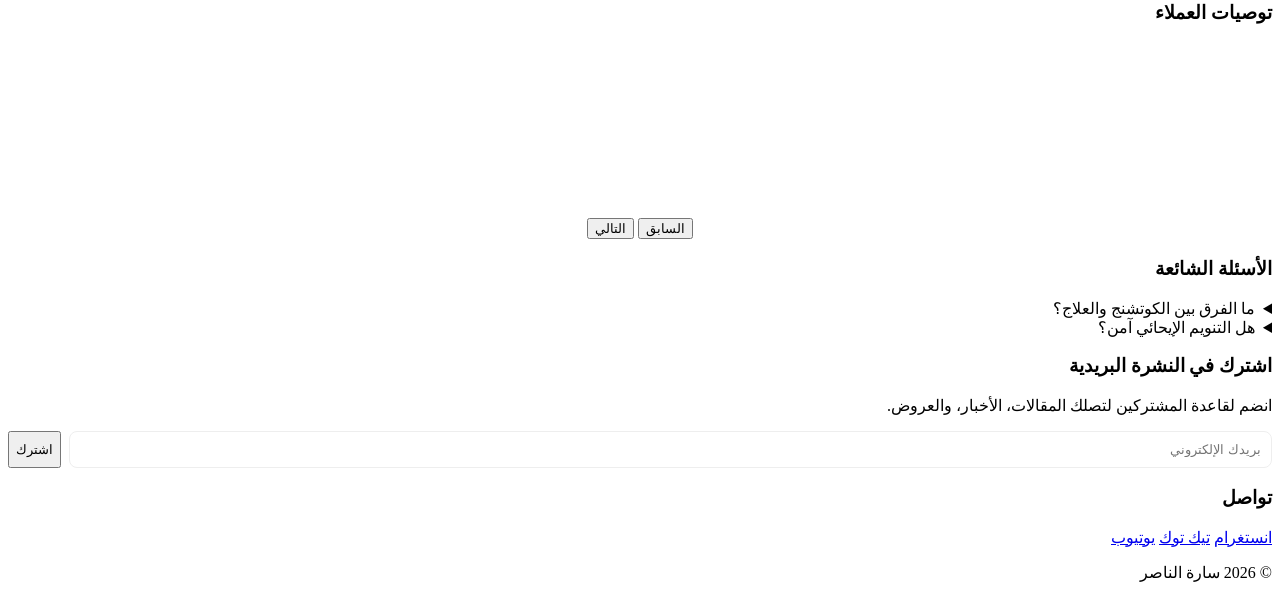
==== commit e8dddb57: "Add Success Stories, Gallery, Testimonials slider, newsletter storage and gallery script; enhance bl" ====
--- a/index.html
+++ b/index.html
@@ -14,6 +14,7 @@
         <a href="#about">من أنا</a>
         <a href="#services">الخدمات</a>
         <a href="booking.html">احجز جلستك</a>
+        <a href="gallery.html">معرض الصور</a>
         <a href="#contact">تواصل</a>
         <a href="joke.html">مزحة عشوائية</a>
         <a href="blog.html">مقالات</a>
@@ -43,8 +44,15 @@
     <!-- Featured articles section -->
     <section id="featured" class="container section-box">
       <h3>مقالات مميزة</h3>
-      <div id="featuredList" class="cards">
-        <!-- Filled dynamically by blog-script.js -->
+      <div id="featuredList" class="cards"></div>
+    </section>
+
+    <!-- Success stories / Projects -->
+    <section id="success-stories" class="container section-box">
+      <h3>قصص النجاح والمشاريع</h3>
+      <p class="lead">قصص قبل وبعد، إنجازات العملاء ومشاريع التنمية الشخصية المميزة.</p>
+      <div id="successList" class="cards">
+        <!-- Filled dynamically from gallery / stories in admin -->
       </div>
     </section>
 
@@ -112,12 +120,13 @@
       </div>
     </section>
 
-    <section class="container testimonials section-box">
-      <h3>آراء العملاء</h3>
-      <div class="test-list">
-        <blockquote>"تجربة تحولت حياتي" — ع.م</blockquote>
-        <blockquote>"مهنية وفعالة جدًا" — س.أ</blockquote>
-      </div>
+    <!-- Testimonials slider -->
+    <section id="testimonials" class="container section-box">
+      <h3>توصيات العملاء</h3>
+      <div id="testimonialSlider" class="testimonial-slider">
+        <!-- slides injected by admin-script.js -->
+      </div>
+      <div style="text-align:center;margin-top:12px"><button id="prevTest" class="btn secondary">السابق</button> <button id="nextTest" class="btn primary">التالي</button></div>
     </section>
 
     <section class="container faq section-box">
@@ -132,6 +141,17 @@
       </details>
     </section>
 
+    <!-- Newsletter -->
+    <section id="newsletter" class="container section-box">
+      <h3>اشترك في النشرة البريدية</h3>
+      <p class="lead">انضم لقاعدة المشتركين لتصلك المقالات، الأخبار، والعروض.</p>
+      <div style="display:flex;gap:8px;flex-wrap:wrap">
+        <input id="newsletterEmail" placeholder="بريدك الإلكتروني" style="flex:1;padding:10px;border-radius:8px;border:1px solid #eee">
+        <button id="subscribeBtn" class="btn primary">اشترك</button>
+      </div>
+      <div id="newsletterMsg" style="margin-top:12px;color:var(--muted)"></div>
+    </section>
+
     <section id="contact" class="container contact section-box">
       <h3>تواصل</h3>
       <p>
@@ -148,5 +168,44 @@
 
   <script src="script.js"></script>
   <script src="blog-script.js"></script>
+  <script src="gallery-script.js"></script>
+  <script>
+    // Newsletter handlers
+    document.getElementById('subscribeBtn').addEventListener('click', function(){
+      const email = document.getElementById('newsletterEmail').value.trim();
+      const msg = document.getElementById('newsletterMsg');
+      if(!email || !email.includes('@')){ msg.textContent = 'رجاءً أدخل بريدًا إلكترونيًا صحيحًا.'; return; }
+      const list = JSON.parse(localStorage.getItem('sara_subscribers')||'[]');
+      if(list.includes(email)){ msg.textContent = 'هذا البريد مسجل مسبقًا.'; return; }
+      list.push(email); localStorage.setItem('sara_subscribers', JSON.stringify(list));
+      msg.textContent = 'شكرًا لاشتراكك!'; document.getElementById('newsletterEmail').value='';
+      // Optionally, integrate with an email provider via backend later
+    });
+
+    // Testimonials slider basic controls
+    (function(){
+      const slides = document.getElementById('testimonialSlider');
+      let idx = 0;
+      function show(i){
+        const items = slides.querySelectorAll('.test-item');
+        if(!items.length) return;
+        items.forEach((el,j)=>el.style.display = (j===i)?'block':'none');
+      }
+      document.getElementById('prevTest').addEventListener('click', ()=>{ idx = Math.max(0, idx-1); show(idx); });
+      document.getElementById('nextTest').addEventListener('click', ()=>{ const items = document.getElementById('testimonialSlider').querySelectorAll('.test-item'); idx = (idx+1) % Math.max(1, items.length); show(idx); });
+      // initial render: will be filled by admin-script.renderTestimonials
+      setTimeout(()=>{ show(0); },400);
+    })();
+
+    // Success stories rendering uses gallery images tagged as 'before-after' in admin
+    function renderSuccess(){
+      const out = document.getElementById('successList');
+      const images = JSON.parse(localStorage.getItem('sara_images')||'[]');
+      const stories = images.filter(i=>i.tags && i.tags.includes('before-after'));
+      if(!stories.length){ out.innerHTML = '<p>لم تُضف قصص نجاح بعد. يمكنك إضافتها من لوحة التحكم.</p>'; return }
+      out.innerHTML = stories.map(s=>`<div class="card"><img src="${s.data}" alt="${s.title}" style="width:100%;border-radius:8px"><div style="margin-top:8px"><strong>${s.title||''}</strong><p style="color:var(--muted)">${s.caption||''}</p></div></div>`).join('');
+    }
+    renderSuccess();
+  </script>
 </body>
 </html>
--- a/styles.css
+++ b/styles.css
@@ -1,72 +1,5 @@
-/* New theme + hero animations + about layout */
-:root{
-  --bg:#ffffff;
-  --purple:#7C3AED; /* Soft Purple */
-  --lavender:#A78BFA; /* Lavender */
-  --gold:#D4A574;
-  --text:#211829;
-  --muted:#6b5870;
-  --card:#ffffff;
-}
-*{box-sizing:border-box}
-html,body{height:100%}
-body{font-family: 'Segoe UI', Tahoma, system-ui, -apple-system, 'Helvetica Neue', Arial; background:var(--bg);color:var(--text);margin:0;line-height:1.6;direction:rtl}
-.container{max-width:1100px;margin:0 auto;padding:20px}
-/* Header / Nav */
-.nav{background:transparent;color:var(--text);position:sticky;top:0;z-index:40;padding:14px 0}
-.nav .container{display:flex;align-items:center;justify-content:space-between}
-.brand{margin:0;padding:8px 0;color:var(--purple);font-weight:700;font-size:20px}
-nav a{color:var(--muted);margin-left:14px;text-decoration:none;padding:8px;border-radius:8px}
-nav a:hover{color:var(--purple);background:rgba(124,58,237,0.06)}
-/* Hero */
-.hero{position:relative;padding:40px 0;overflow:hidden}
-.hero-bg{position:absolute;inset:0;background-image:linear-gradient(120deg,rgba(167,139,250,0.08),rgba(124,58,237,0.06)),url('hero-bg.svg');background-size:cover;background-position:center;filter:brightness(0.98);opacity:0.95}
-.hero-inner{position:relative;display:flex;gap:28px;align-items:center;padding:28px;border-radius:18px}
-.hero-photo img{width:260px;height:260px;object-fit:cover;border-radius:20px;box-shadow:0 18px 50px rgba(33,24,41,0.12);border:6px solid rgba(167,139,250,0.12);transform:translateY(0);animation:float 6s ease-in-out infinite}
-@keyframes float{0%{transform:translateY(0)}50%{transform:translateY(-8px)}100%{transform:translateY(0)}}
-.hero-content{max-width:720px}
-.hero-title{font-size:32px;margin:0 0 12px;color:var(--purple);line-height:1.15;animation:fadeInUp .9s ease both}
-.hero-lead{margin:0 0 18px;color:var(--muted);animation:fadeInUp 1.1s ease both}
-.cta{display:flex;gap:12px;flex-wrap:wrap}
-.btn{display:inline-flex;align-items:center;justify-content:center;padding:12px 18px;border-radius:12px;text-decoration:none;border:0;font-weight:700;cursor:pointer}
-.primary{background:linear-gradient(90deg,var(--purple),#5B21B6);color:#fff;box-shadow:0 10px 30px rgba(124,58,237,0.16);transform:translateY(0);transition:transform .18s ease,box-shadow .18s ease}
-.primary:hover{transform:translateY(-4px);box-shadow:0 20px 40px rgba(124,58,237,0.22)}
-.secondary{background:transparent;border:2px solid rgba(167,139,250,0.16);color:var(--purple)}
-/* Section cards */
-.section-box{background:var(--card);margin:22px 0;padding:22px;border-radius:14px;box-shadow:0 6px 30px rgba(16,24,40,0.04)}
-.cards{display:grid;grid-template-columns:repeat(auto-fit,minmax(220px,1fr));gap:16px}
-.card{padding:18px;border-radius:12px;background:linear-gradient(180deg,#fff,#fffaf8);border:1px solid rgba(167,139,250,0.04)}
-.card h4{color:var(--purple);margin:0 0 8px}
-.price{margin-top:10px;font-weight:700;color:var(--gold)}
-/* About layout */
-.about-inner{display:flex;gap:20px;align-items:flex-start}
-.about-text{flex:1}
-.about-photo img{width:220px;height:220px;border-radius:14px;object-fit:cover;box-shadow:0 12px 40px rgba(16,24,40,0.08)}
-.lead{font-size:16px;color:var(--muted);margin-bottom:12px}
-.about-text h4{margin:12px 0 6px;color:var(--purple)}
-.about-text ul{padding-inline-start:20px;margin:0 0 12px}
-/* Testimonials */
-.test-list blockquote{margin:10px 0;padding:12px;background:linear-gradient(90deg,rgba(167,139,250,0.06),rgba(124,58,237,0.03));border-radius:10px;border-left:4px solid var(--gold)}
-/* FAQ */
-details summary{cursor:pointer;padding:12px;border-radius:8px;background:linear-gradient(90deg,#fff,#f8f6ff);border:1px solid rgba(167,139,250,0.04);margin-bottom:8px;font-weight:600}
-/* Contact */
-.social{display:inline-block;margin-left:12px;padding:8px 12px;border-radius:10px;background:linear-gradient(90deg,var(--lavender),var(--purple));color:#fff;text-decoration:none}
-/* Footer */
-.footer{padding:22px;text-align:center;color:var(--muted)}
-/* Admin / Booking tweaks */
-.booking-form label{display:block;margin-bottom:10px}
-.booking-form input, .booking-form textarea, .booking-form select{width:100%;padding:10px;border-radius:8px;border:1px solid #efeaf6;background:#fff}
-/* Animations */
-@keyframes fadeInUp{from{opacity:0;transform:translateY(8px)}to{opacity:1;transform:none}}
-/* Responsiveness */
-@media(max-width:900px){
-  .hero-inner{flex-direction:column;text-align:center;padding:18px}
-  .about-inner{flex-direction:column-reverse;align-items:center}
-  .hero-photo img{width:200px;height:200px}
-  .nav .container{flex-direction:column;gap:10px}
-}
-@media(max-width:480px){
-  .container{padding:14px}
-  .hero-title{font-size:22px}
-  .brand{font-size:18px}
-}
+/* styles additions for gallery, testimonials, success stories, newsletter */
+/* appended to existing styles.css */
+.testimonial-slider{min-height:140px;padding:12px}
+.test-item{display:none}
+.success-badge{display:inline-block;background:var(--gold);color:#fff;padding:6px 8px;border-radius:8px;font-weight:700}
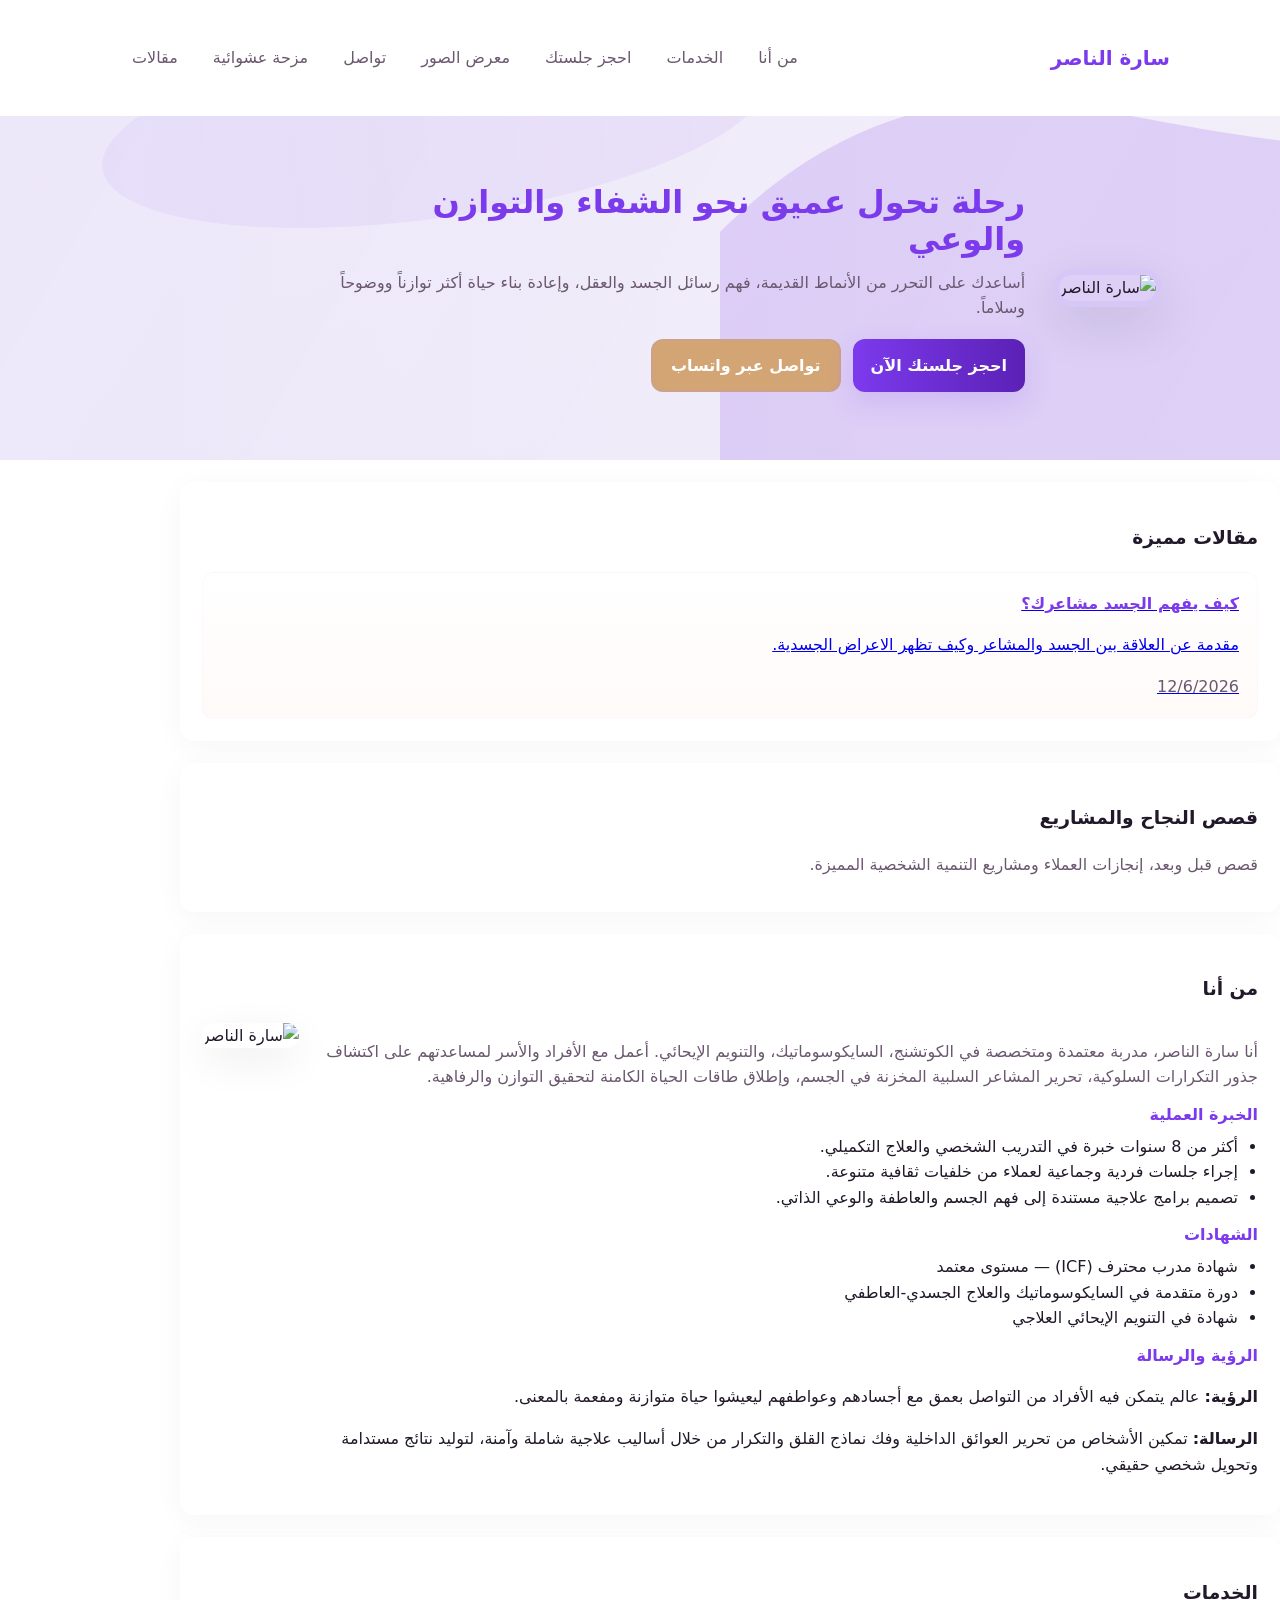
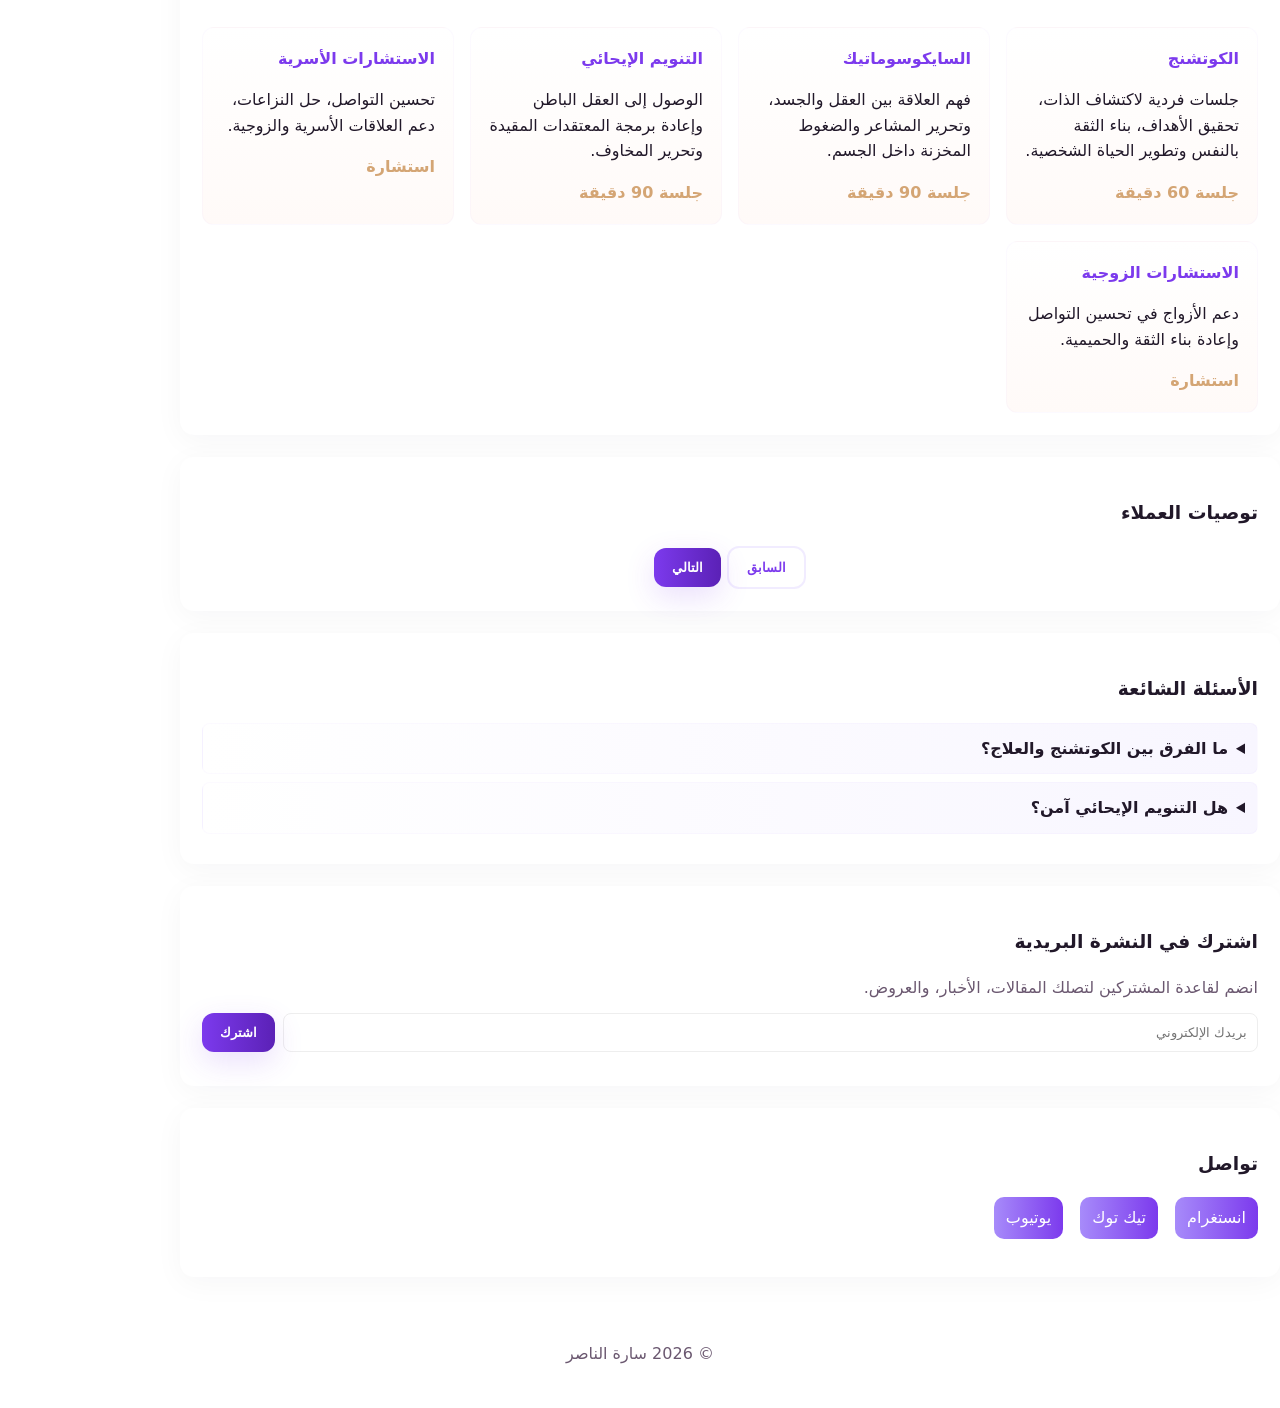
==== commit 8e944461: "Make hero image use sara-photo.jpg and set permanent default color variables (soft purple, lavender," ====
--- a/index.html
+++ b/index.html
@@ -28,14 +28,15 @@
       <div class="hero-bg" aria-hidden="true"></div>
       <div class="hero-inner container">
         <div class="hero-photo" role="img" aria-label="صورة سارة">
-          <img src="sara-photo.svg" alt="سارة الناصر" loading="lazy">
+          <!-- Use the JPG uploaded to the repo so all visitors see it -->
+          <img src="sara-photo.jpg" alt="سارة الناصر" loading="lazy">
         </div>
         <div class="hero-content">
           <h2 class="hero-title">رحلة تحول عميق نحو الشفاء والتوازن والوعي</h2>
           <p class="hero-lead">أساعدك على التحرر من الأنماط القديمة، فهم رسائل الجسد والعقل، وإعادة بناء حياة أكثر توازناً ووضوحاً وسلاماً.</p>
           <div class="cta">
             <a class="btn primary" href="booking.html">احجز جلستك الآن</a>
-            <a class="btn secondary" href="https://wa.me/0000000000" target="_blank">تواصل عبر واتساب</a>
+            <a class="btn secondary whatsapp" href="https://wa.me/0000000000" target="_blank">تواصل عبر واتساب</a>
           </div>
         </div>
       </div>
@@ -51,9 +52,7 @@
     <section id="success-stories" class="container section-box">
       <h3>قصص النجاح والمشاريع</h3>
       <p class="lead">قصص قبل وبعد، إنجازات العملاء ومشاريع التنمية الشخصية المميزة.</p>
-      <div id="successList" class="cards">
-        <!-- Filled dynamically from gallery / stories in admin -->
-      </div>
+      <div id="successList" class="cards"></div>
     </section>
 
     <!-- About section: biography, experience, certifications, mission -->
@@ -83,7 +82,7 @@
         </div>
 
         <div class="about-photo">
-          <img src="sara-photo.svg" alt="سارة الناصر" loading="lazy">
+          <img src="sara-photo.jpg" alt="سارة الناصر" loading="lazy">
         </div>
       </div>
     </section>
@@ -123,9 +122,7 @@
     <!-- Testimonials slider -->
     <section id="testimonials" class="container section-box">
       <h3>توصيات العملاء</h3>
-      <div id="testimonialSlider" class="testimonial-slider">
-        <!-- slides injected by admin-script.js -->
-      </div>
+      <div id="testimonialSlider" class="testimonial-slider"></div>
       <div style="text-align:center;margin-top:12px"><button id="prevTest" class="btn secondary">السابق</button> <button id="nextTest" class="btn primary">التالي</button></div>
     </section>
 
@@ -169,43 +166,5 @@
   <script src="script.js"></script>
   <script src="blog-script.js"></script>
   <script src="gallery-script.js"></script>
-  <script>
-    // Newsletter handlers
-    document.getElementById('subscribeBtn').addEventListener('click', function(){
-      const email = document.getElementById('newsletterEmail').value.trim();
-      const msg = document.getElementById('newsletterMsg');
-      if(!email || !email.includes('@')){ msg.textContent = 'رجاءً أدخل بريدًا إلكترونيًا صحيحًا.'; return; }
-      const list = JSON.parse(localStorage.getItem('sara_subscribers')||'[]');
-      if(list.includes(email)){ msg.textContent = 'هذا البريد مسجل مسبقًا.'; return; }
-      list.push(email); localStorage.setItem('sara_subscribers', JSON.stringify(list));
-      msg.textContent = 'شكرًا لاشتراكك!'; document.getElementById('newsletterEmail').value='';
-      // Optionally, integrate with an email provider via backend later
-    });
-
-    // Testimonials slider basic controls
-    (function(){
-      const slides = document.getElementById('testimonialSlider');
-      let idx = 0;
-      function show(i){
-        const items = slides.querySelectorAll('.test-item');
-        if(!items.length) return;
-        items.forEach((el,j)=>el.style.display = (j===i)?'block':'none');
-      }
-      document.getElementById('prevTest').addEventListener('click', ()=>{ idx = Math.max(0, idx-1); show(idx); });
-      document.getElementById('nextTest').addEventListener('click', ()=>{ const items = document.getElementById('testimonialSlider').querySelectorAll('.test-item'); idx = (idx+1) % Math.max(1, items.length); show(idx); });
-      // initial render: will be filled by admin-script.renderTestimonials
-      setTimeout(()=>{ show(0); },400);
-    })();
-
-    // Success stories rendering uses gallery images tagged as 'before-after' in admin
-    function renderSuccess(){
-      const out = document.getElementById('successList');
-      const images = JSON.parse(localStorage.getItem('sara_images')||'[]');
-      const stories = images.filter(i=>i.tags && i.tags.includes('before-after'));
-      if(!stories.length){ out.innerHTML = '<p>لم تُضف قصص نجاح بعد. يمكنك إضافتها من لوحة التحكم.</p>'; return }
-      out.innerHTML = stories.map(s=>`<div class="card"><img src="${s.data}" alt="${s.title}" style="width:100%;border-radius:8px"><div style="margin-top:8px"><strong>${s.title||''}</strong><p style="color:var(--muted)">${s.caption||''}</p></div></div>`).join('');
-    }
-    renderSuccess();
-  </script>
 </body>
 </html>
--- a/styles.css
+++ b/styles.css
@@ -1,5 +1,74 @@
-/* styles additions for gallery, testimonials, success stories, newsletter */
-/* appended to existing styles.css */
-.testimonial-slider{min-height:140px;padding:12px}
-.test-item{display:none}
-.success-badge{display:inline-block;background:var(--gold);color:#fff;padding:6px 8px;border-radius:8px;font-weight:700}
+/* Main theme with permanent default colors set for all visitors */
+:root{
+  --bg:#ffffff;
+  --purple:#7C3AED; /* Soft Purple */
+  --lavender:#A78BFA; /* Lavender */
+  --gold:#D4A574; /* Gold accent */
+  --text:#211829;
+  --muted:#6b5870;
+  --card:#ffffff;
+  --site-font: 'Segoe UI', system-ui, sans-serif;
+}
+*{box-sizing:border-box}
+html,body{height:100%}
+body{font-family:var(--site-font);background:var(--bg);color:var(--text);margin:0;line-height:1.6;direction:rtl}
+.container{max-width:1100px;margin:0 auto;padding:20px}
+/* Header / Nav */
+.nav{background:transparent;color:var(--text);position:sticky;top:0;z-index:40;padding:14px 0}
+.nav .container{display:flex;align-items:center;justify-content:space-between}
+.brand{margin:0;padding:8px 0;color:var(--purple);font-weight:700;font-size:20px}
+nav a{color:var(--muted);margin-left:14px;text-decoration:none;padding:8px;border-radius:8px}
+nav a:hover{color:var(--purple);background:rgba(124,58,237,0.06)}
+/* Hero */
+.hero{position:relative;padding:40px 0;overflow:hidden}
+.hero-bg{position:absolute;inset:0;background-image:linear-gradient(120deg,rgba(167,139,250,0.08),rgba(124,58,237,0.06)),url('hero-bg.svg');background-size:cover;background-position:center;filter:brightness(0.98);opacity:0.95}
+.hero-inner{position:relative;display:flex;gap:28px;align-items:center;padding:28px;border-radius:18px}
+.hero-photo img{width:260px;height:260px;object-fit:cover;border-radius:20px;box-shadow:0 18px 50px rgba(33,24,41,0.12);border:6px solid rgba(167,139,250,0.12);transform:translateY(0);animation:float 6s ease-in-out infinite}
+@keyframes float{0%{transform:translateY(0)}50%{transform:translateY(-8px)}100%{transform:translateY(0)}}
+.hero-content{max-width:720px}
+.hero-title{font-size:32px;margin:0 0 12px;color:var(--purple);line-height:1.15;animation:fadeInUp .9s ease both}
+.hero-lead{margin:0 0 18px;color:var(--muted);animation:fadeInUp 1.1s ease both}
+.cta{display:flex;gap:12px;flex-wrap:wrap}
+.btn{display:inline-flex;align-items:center;justify-content:center;padding:12px 18px;border-radius:12px;text-decoration:none;border:0;font-weight:700;cursor:pointer}
+.primary{background:linear-gradient(90deg,var(--purple),#5B21B6);color:#fff;box-shadow:0 10px 30px rgba(124,58,237,0.16);transform:translateY(0);transition:transform .18s ease,box-shadow .18s ease}
+.primary:hover{transform:translateY(-4px);box-shadow:0 20px 40px rgba(124,58,237,0.22)}
+.secondary{background:transparent;border:2px solid rgba(167,139,250,0.16);color:var(--purple)}
+.whatsapp{background:var(--gold);color:#fff}
+/* Section cards */
+.section-box{background:var(--card);margin:22px 0;padding:22px;border-radius:14px;box-shadow:0 6px 30px rgba(16,24,40,0.04)}
+.cards{display:grid;grid-template-columns:repeat(auto-fit,minmax(220px,1fr));gap:16px}
+.card{padding:18px;border-radius:12px;background:linear-gradient(180deg,#fff,#fffaf8);border:1px solid rgba(167,139,250,0.04)}
+.card h4{color:var(--purple);margin:0 0 8px}
+.price{margin-top:10px;font-weight:700;color:var(--gold)}
+/* About layout */
+.about-inner{display:flex;gap:20px;align-items:flex-start}
+.about-text{flex:1}
+.about-photo img{width:220px;height:220px;border-radius:14px;object-fit:cover;box-shadow:0 12px 40px rgba(16,24,40,0.08)}
+.lead{font-size:16px;color:var(--muted);margin-bottom:12px}
+.about-text h4{margin:12px 0 6px;color:var(--purple)}
+.about-text ul{padding-inline-start:20px;margin:0 0 12px}
+/* Testimonials */
+.test-list blockquote{margin:10px 0;padding:12px;background:linear-gradient(90deg,rgba(167,139,250,0.06),rgba(124,58,237,0.03));border-radius:10px;border-left:4px solid var(--gold)}
+/* FAQ */
+details summary{cursor:pointer;padding:12px;border-radius:8px;background:linear-gradient(90deg,#fff,#f8f6ff);border:1px solid rgba(167,139,250,0.04);margin-bottom:8px;font-weight:600}
+/* Contact */
+.social{display:inline-block;margin-left:12px;padding:8px 12px;border-radius:10px;background:linear-gradient(90deg,var(--lavender),var(--purple));color:#fff;text-decoration:none}
+/* Footer */
+.footer{padding:22px;text-align:center;color:var(--muted)}
+/* Admin / Booking tweaks */
+.booking-form label{display:block;margin-bottom:10px}
+.booking-form input, .booking-form textarea, .booking-form select{width:100%;padding:10px;border-radius:8px;border:1px solid #efeaf6;background:#fff}
+/* Animations */
+@keyframes fadeInUp{from{opacity:0;transform:translateY(8px)}to{opacity:1;transform:none}}
+/* Responsiveness */
+@media(max-width:900px){
+  .hero-inner{flex-direction:column;text-align:center;padding:18px}
+  .about-inner{flex-direction:column-reverse;align-items:center}
+  .hero-photo img{width:200px;height:200px}
+  .nav .container{flex-direction:column;gap:10px}
+}
+@media(max-width:480px){
+  .container{padding:14px}
+  .hero-title{font-size:22px}
+  .brand{font-size:18px}
+}
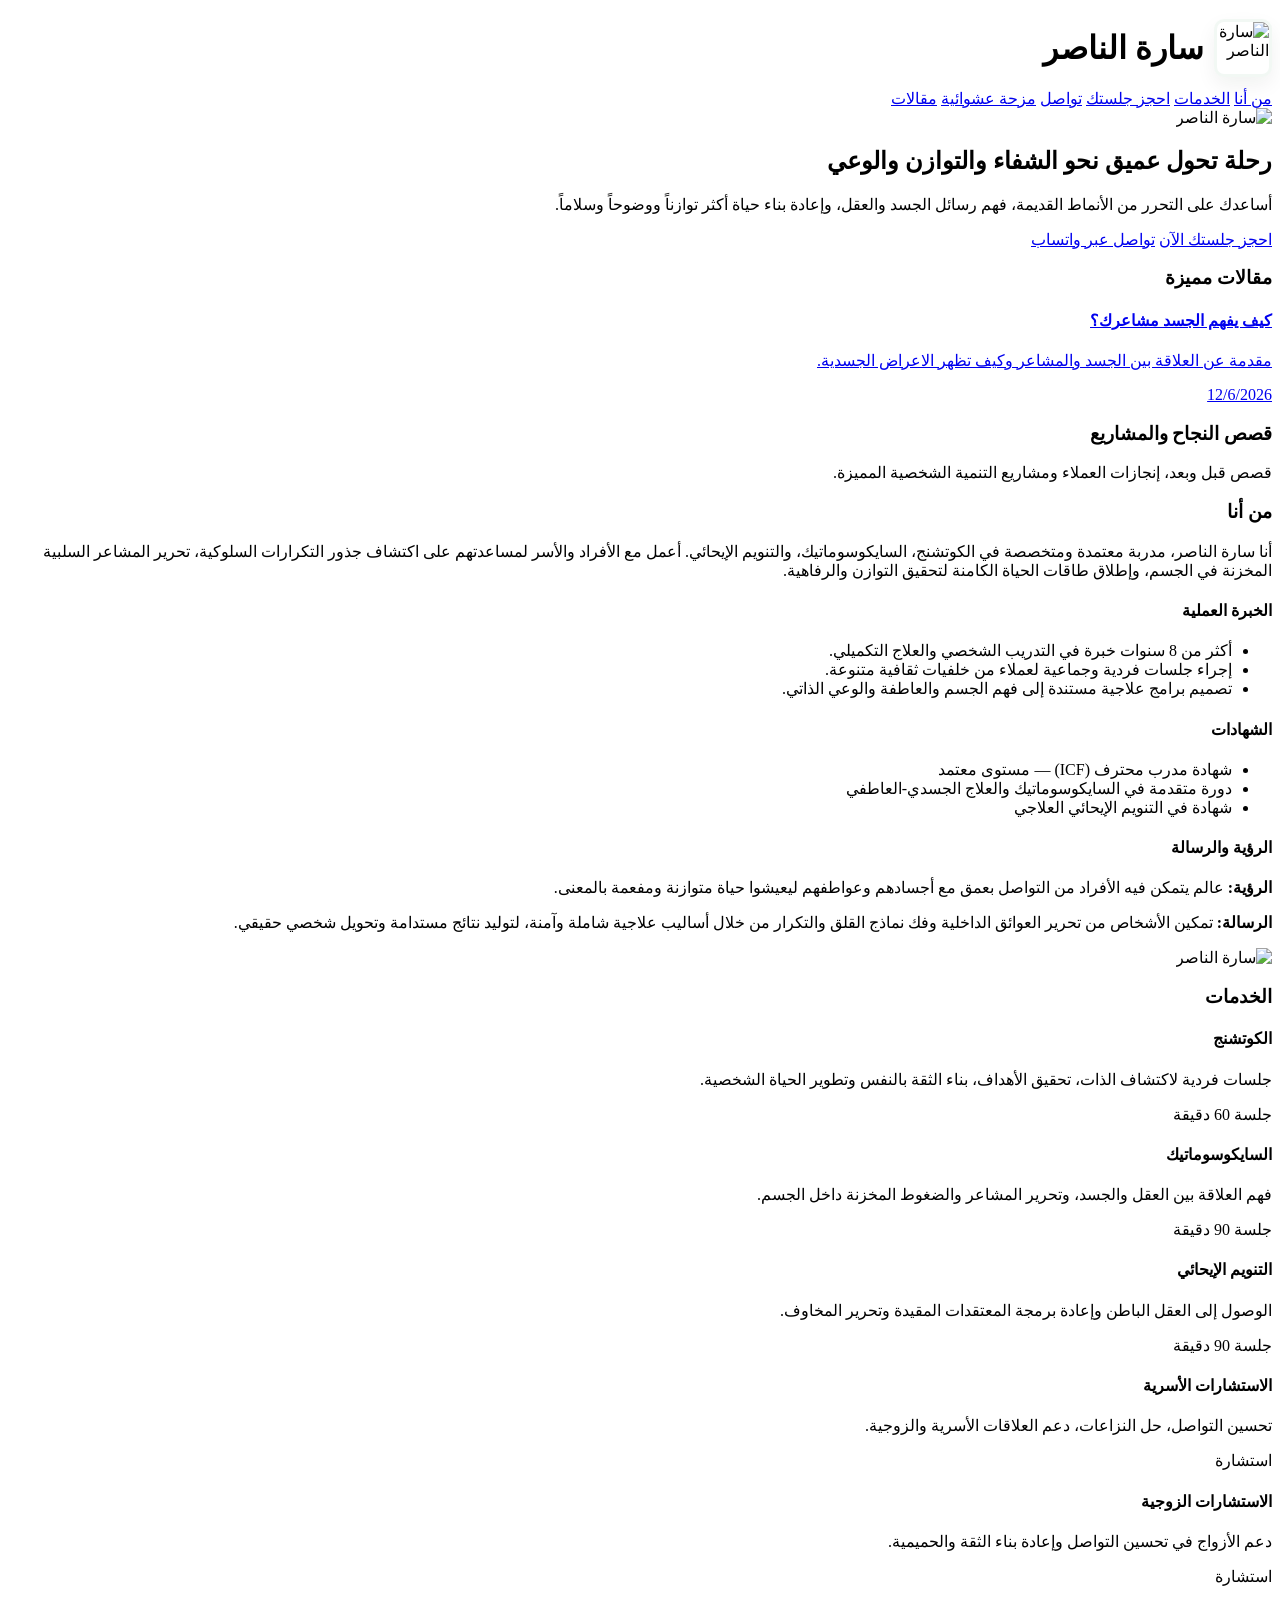
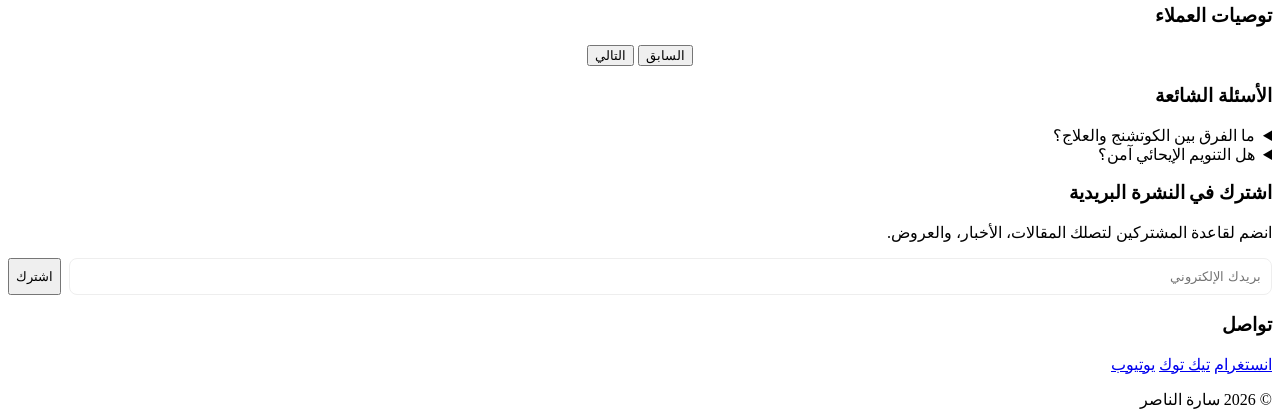
==== commit cd5f462c: "Remove gallery link from nav; show profile photo next to site name and make it editable from admin (" ====
--- a/index.html
+++ b/index.html
@@ -9,12 +9,17 @@
 <body>
   <header class="nav">
     <div class="container">
-      <h1 class="brand">سارة الناصر</h1>
+      <div style="display:flex;align-items:center;gap:12px">
+        <div class="brand-wrap">
+          <img id="headerPhoto" src="sara-photo.jpg" alt="سارة الناصر" class="brand-img">
+          <h1 class="brand">سارة الناصر</h1>
+        </div>
+      </div>
       <nav>
         <a href="#about">من أنا</a>
         <a href="#services">الخدمات</a>
         <a href="booking.html">احجز جلستك</a>
-        <a href="gallery.html">معرض الصور</a>
+        <!-- gallery removed as requested -->
         <a href="#contact">تواصل</a>
         <a href="joke.html">مزحة عشوائية</a>
         <a href="blog.html">مقالات</a>
@@ -28,8 +33,8 @@
       <div class="hero-bg" aria-hidden="true"></div>
       <div class="hero-inner container">
         <div class="hero-photo" role="img" aria-label="صورة سارة">
-          <!-- Use the JPG uploaded to the repo so all visitors see it -->
-          <img src="sara-photo.jpg" alt="سارة الناصر" loading="lazy">
+          <!-- Use the profile image; script will replace with localStorage value if admin updated it -->
+          <img id="heroPhoto" src="sara-photo.jpg" alt="سارة الناصر" loading="lazy">
         </div>
         <div class="hero-content">
           <h2 class="hero-title">رحلة تحول عميق نحو الشفاء والتوازن والوعي</h2>
@@ -42,20 +47,19 @@
       </div>
     </section>
 
-    <!-- Featured articles section -->
+    <!-- rest unchanged -->
     <section id="featured" class="container section-box">
       <h3>مقالات مميزة</h3>
       <div id="featuredList" class="cards"></div>
     </section>
 
-    <!-- Success stories / Projects -->
     <section id="success-stories" class="container section-box">
       <h3>قصص النجاح والمشاريع</h3>
       <p class="lead">قصص قبل وبعد، إنجازات العملاء ومشاريع التنمية الشخصية المميزة.</p>
       <div id="successList" class="cards"></div>
     </section>
 
-    <!-- About section: biography, experience, certifications, mission -->
+    <!-- About section -->
     <section id="about" class="container about section-box">
       <h3>من أنا</h3>
       <div class="about-inner">
@@ -82,12 +86,12 @@
         </div>
 
         <div class="about-photo">
-          <img src="sara-photo.jpg" alt="سارة الناصر" loading="lazy">
+          <img id="aboutPhoto" src="sara-photo.jpg" alt="سارة الناصر" loading="lazy">
         </div>
       </div>
     </section>
 
-    <!-- Services section expanded -->
+    <!-- Services etc... -->
     <section id="services" class="container services section-box">
       <h3>الخدمات</h3>
       <div class="cards">
@@ -119,7 +123,7 @@
       </div>
     </section>
 
-    <!-- Testimonials slider -->
+    <!-- Testimonials, FAQ, Newsletter, Contact -->
     <section id="testimonials" class="container section-box">
       <h3>توصيات العملاء</h3>
       <div id="testimonialSlider" class="testimonial-slider"></div>
@@ -138,7 +142,6 @@
       </details>
     </section>
 
-    <!-- Newsletter -->
     <section id="newsletter" class="container section-box">
       <h3>اشترك في النشرة البريدية</h3>
       <p class="lead">انضم لقاعدة المشتركين لتصلك المقالات، الأخبار، والعروض.</p>
--- a/styles.css
+++ b/styles.css
@@ -1,74 +1,5 @@
-/* Main theme with permanent default colors set for all visitors */
-:root{
-  --bg:#ffffff;
-  --purple:#7C3AED; /* Soft Purple */
-  --lavender:#A78BFA; /* Lavender */
-  --gold:#D4A574; /* Gold accent */
-  --text:#211829;
-  --muted:#6b5870;
-  --card:#ffffff;
-  --site-font: 'Segoe UI', system-ui, sans-serif;
-}
-*{box-sizing:border-box}
-html,body{height:100%}
-body{font-family:var(--site-font);background:var(--bg);color:var(--text);margin:0;line-height:1.6;direction:rtl}
-.container{max-width:1100px;margin:0 auto;padding:20px}
-/* Header / Nav */
-.nav{background:transparent;color:var(--text);position:sticky;top:0;z-index:40;padding:14px 0}
-.nav .container{display:flex;align-items:center;justify-content:space-between}
-.brand{margin:0;padding:8px 0;color:var(--purple);font-weight:700;font-size:20px}
-nav a{color:var(--muted);margin-left:14px;text-decoration:none;padding:8px;border-radius:8px}
-nav a:hover{color:var(--purple);background:rgba(124,58,237,0.06)}
-/* Hero */
-.hero{position:relative;padding:40px 0;overflow:hidden}
-.hero-bg{position:absolute;inset:0;background-image:linear-gradient(120deg,rgba(167,139,250,0.08),rgba(124,58,237,0.06)),url('hero-bg.svg');background-size:cover;background-position:center;filter:brightness(0.98);opacity:0.95}
-.hero-inner{position:relative;display:flex;gap:28px;align-items:center;padding:28px;border-radius:18px}
-.hero-photo img{width:260px;height:260px;object-fit:cover;border-radius:20px;box-shadow:0 18px 50px rgba(33,24,41,0.12);border:6px solid rgba(167,139,250,0.12);transform:translateY(0);animation:float 6s ease-in-out infinite}
-@keyframes float{0%{transform:translateY(0)}50%{transform:translateY(-8px)}100%{transform:translateY(0)}}
-.hero-content{max-width:720px}
-.hero-title{font-size:32px;margin:0 0 12px;color:var(--purple);line-height:1.15;animation:fadeInUp .9s ease both}
-.hero-lead{margin:0 0 18px;color:var(--muted);animation:fadeInUp 1.1s ease both}
-.cta{display:flex;gap:12px;flex-wrap:wrap}
-.btn{display:inline-flex;align-items:center;justify-content:center;padding:12px 18px;border-radius:12px;text-decoration:none;border:0;font-weight:700;cursor:pointer}
-.primary{background:linear-gradient(90deg,var(--purple),#5B21B6);color:#fff;box-shadow:0 10px 30px rgba(124,58,237,0.16);transform:translateY(0);transition:transform .18s ease,box-shadow .18s ease}
-.primary:hover{transform:translateY(-4px);box-shadow:0 20px 40px rgba(124,58,237,0.22)}
-.secondary{background:transparent;border:2px solid rgba(167,139,250,0.16);color:var(--purple)}
-.whatsapp{background:var(--gold);color:#fff}
-/* Section cards */
-.section-box{background:var(--card);margin:22px 0;padding:22px;border-radius:14px;box-shadow:0 6px 30px rgba(16,24,40,0.04)}
-.cards{display:grid;grid-template-columns:repeat(auto-fit,minmax(220px,1fr));gap:16px}
-.card{padding:18px;border-radius:12px;background:linear-gradient(180deg,#fff,#fffaf8);border:1px solid rgba(167,139,250,0.04)}
-.card h4{color:var(--purple);margin:0 0 8px}
-.price{margin-top:10px;font-weight:700;color:var(--gold)}
-/* About layout */
-.about-inner{display:flex;gap:20px;align-items:flex-start}
-.about-text{flex:1}
-.about-photo img{width:220px;height:220px;border-radius:14px;object-fit:cover;box-shadow:0 12px 40px rgba(16,24,40,0.08)}
-.lead{font-size:16px;color:var(--muted);margin-bottom:12px}
-.about-text h4{margin:12px 0 6px;color:var(--purple)}
-.about-text ul{padding-inline-start:20px;margin:0 0 12px}
-/* Testimonials */
-.test-list blockquote{margin:10px 0;padding:12px;background:linear-gradient(90deg,rgba(167,139,250,0.06),rgba(124,58,237,0.03));border-radius:10px;border-left:4px solid var(--gold)}
-/* FAQ */
-details summary{cursor:pointer;padding:12px;border-radius:8px;background:linear-gradient(90deg,#fff,#f8f6ff);border:1px solid rgba(167,139,250,0.04);margin-bottom:8px;font-weight:600}
-/* Contact */
-.social{display:inline-block;margin-left:12px;padding:8px 12px;border-radius:10px;background:linear-gradient(90deg,var(--lavender),var(--purple));color:#fff;text-decoration:none}
-/* Footer */
-.footer{padding:22px;text-align:center;color:var(--muted)}
-/* Admin / Booking tweaks */
-.booking-form label{display:block;margin-bottom:10px}
-.booking-form input, .booking-form textarea, .booking-form select{width:100%;padding:10px;border-radius:8px;border:1px solid #efeaf6;background:#fff}
-/* Animations */
-@keyframes fadeInUp{from{opacity:0;transform:translateY(8px)}to{opacity:1;transform:none}}
-/* Responsiveness */
-@media(max-width:900px){
-  .hero-inner{flex-direction:column;text-align:center;padding:18px}
-  .about-inner{flex-direction:column-reverse;align-items:center}
-  .hero-photo img{width:200px;height:200px}
-  .nav .container{flex-direction:column;gap:10px}
-}
-@media(max-width:480px){
-  .container{padding:14px}
-  .hero-title{font-size:22px}
-  .brand{font-size:18px}
-}
+/* header avatar and small adjustments for brand */
+.brand-wrap{display:flex;align-items:center;gap:10px}
+.brand-img{width:52px;height:52px;border-radius:10px;object-fit:cover;border:3px solid rgba(47,143,70,0.06);box-shadow:0 8px 20px rgba(16,32,24,0.06)}
+/* ensure hero photo and about photo adapt if profile updated */
+.hero-photo img, .about-photo img{object-fit:cover}
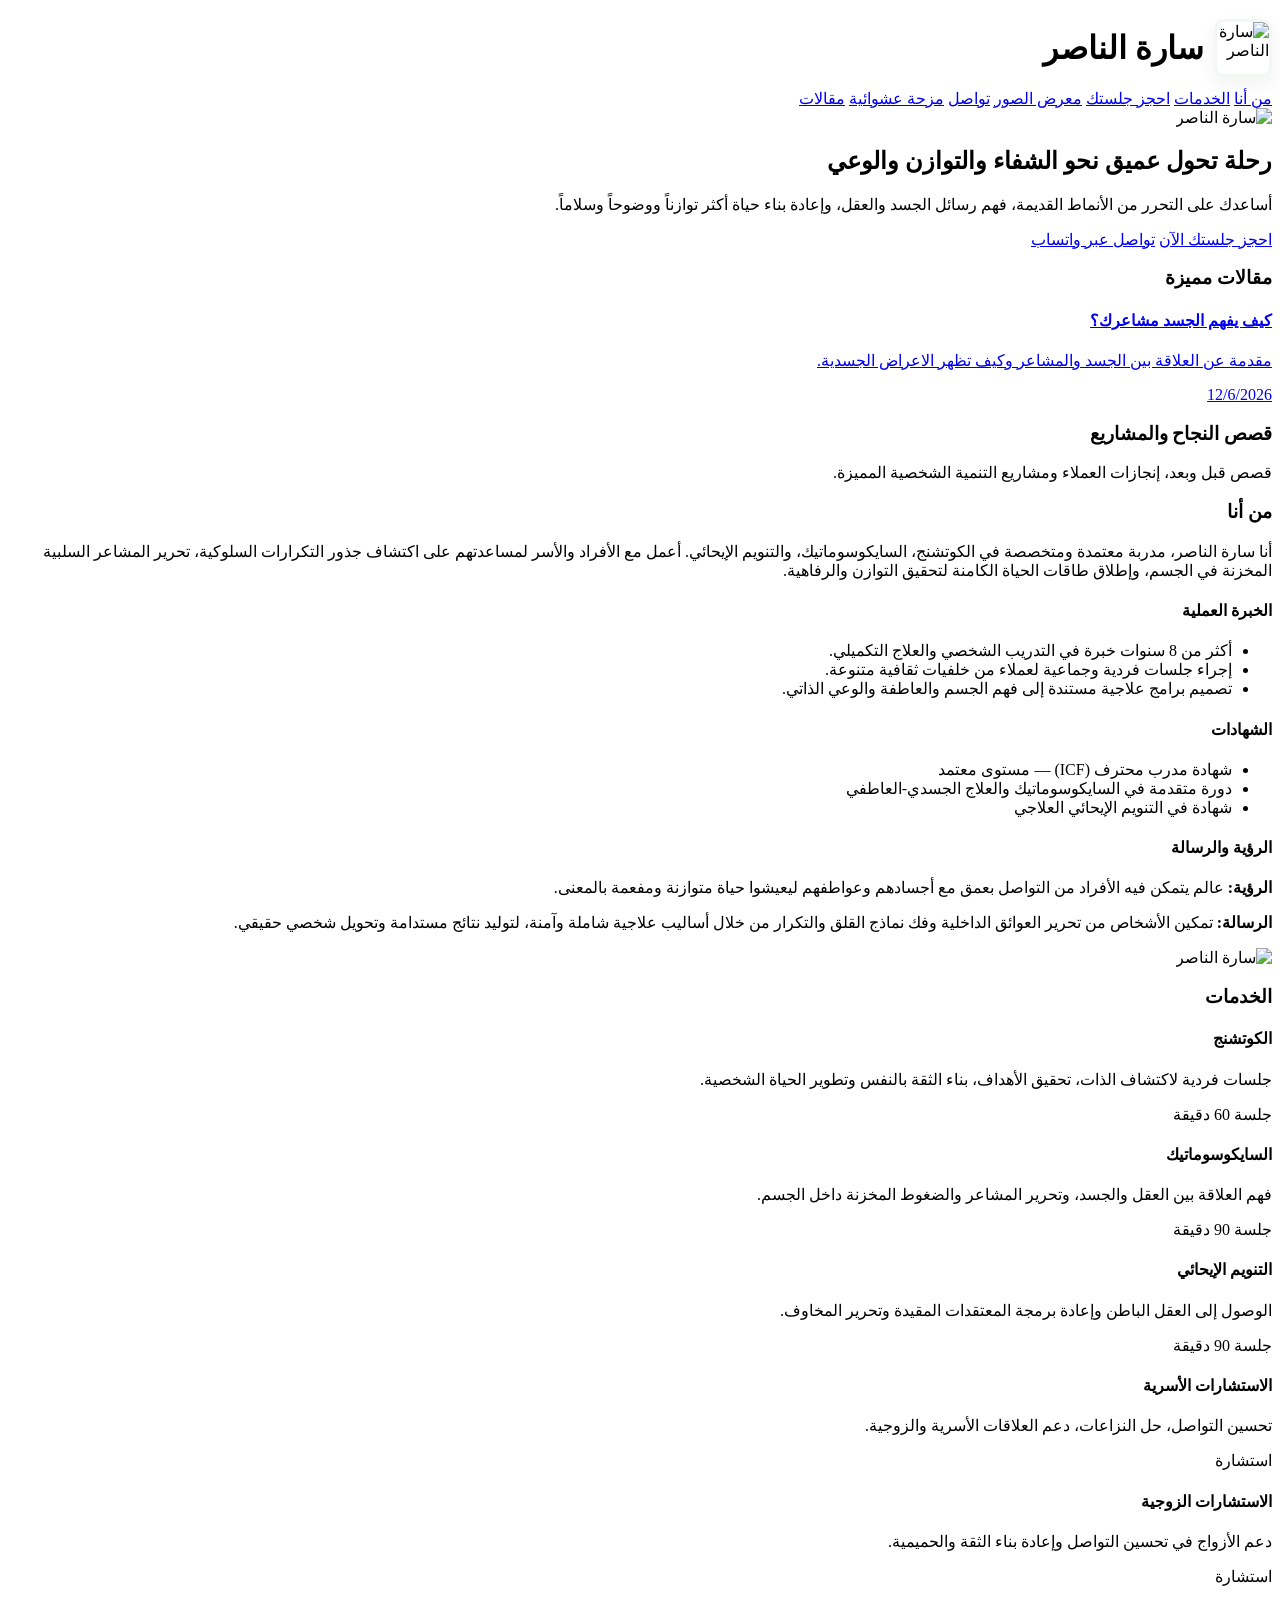
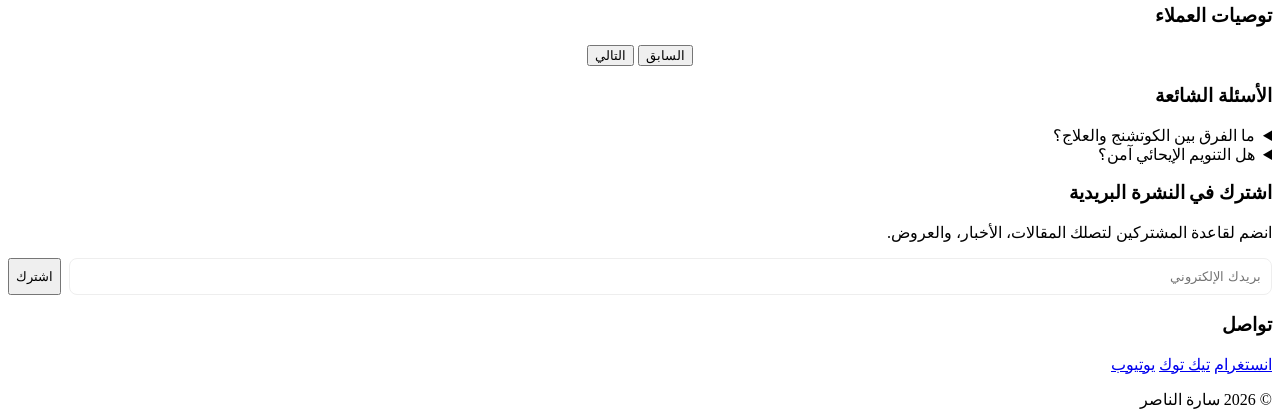
==== commit c1729c1e: "Re-add gallery link to nav and keep layout intact; use existing sara-photo.jpg as profile image (use" ====
--- a/index.html
+++ b/index.html
@@ -19,7 +19,7 @@
         <a href="#about">من أنا</a>
         <a href="#services">الخدمات</a>
         <a href="booking.html">احجز جلستك</a>
-        <!-- gallery removed as requested -->
+        <a href="gallery.html">معرض الصور</a>
         <a href="#contact">تواصل</a>
         <a href="joke.html">مزحة عشوائية</a>
         <a href="blog.html">مقالات</a>
